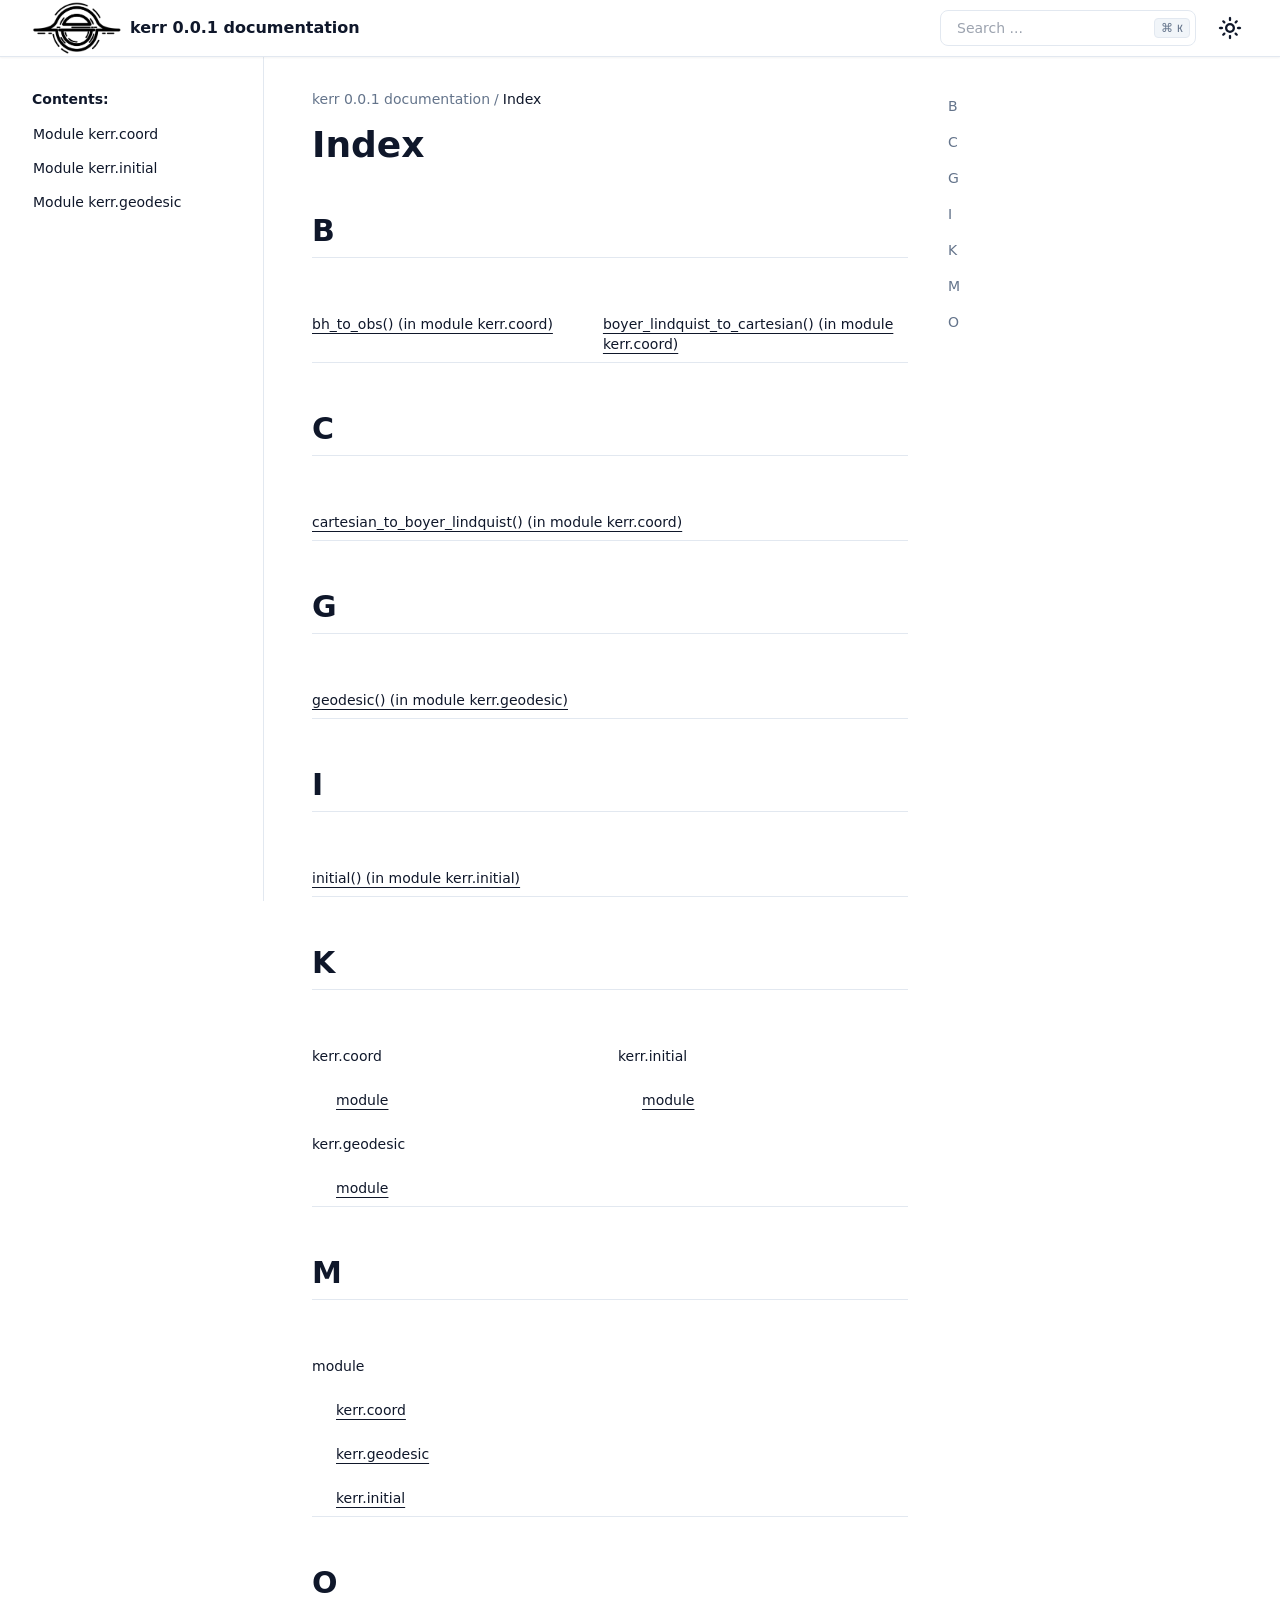
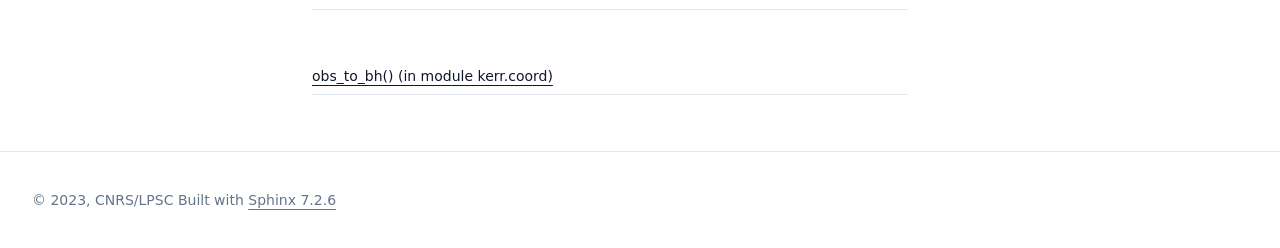
==== docs/genindex.html @ 91a21255 "update" ====
<!DOCTYPE html>

<html :class="{'dark': darkMode === 'dark' || (darkMode === 'system' &amp;&amp; window.matchMedia('(prefers-color-scheme: dark)').matches)}" class="scroll-smooth" data-content_root="./" lang="en" x-data="{ darkMode: localStorage.getItem('darkMode') || localStorage.setItem('darkMode', 'system'), activeSection: '' }" x-init="$watch('darkMode', val =&gt; localStorage.setItem('darkMode', val))">
<head>
<meta content="width=device-width, initial-scale=1.0" name="viewport"/>
<meta charset="utf-8"/>
<meta content="white" media="(prefers-color-scheme: light)" name="theme-color"/>
<meta content="black" metia="(prefers-color-scheme: dark)" name="theme-color"/>
<title>Index | kerr 0.0.1 documentation</title>
<meta content="Index | kerr 0.0.1 documentation" property="og:title"/>
<meta content="Index | kerr 0.0.1 documentation" name="twitter:title"/>
<link href="_static/pygments.css?v=8d216cef" rel="stylesheet" type="text/css"/>
<link href="_static/theme.css?v=1c6a6288" rel="stylesheet" type="text/css"/>
<link href="_static/custom.css?v=ea830958" rel="stylesheet" type="text/css"/>
<link href="search.html" rel="search" title="Search"/>
<link href="#" rel="index" title="Index"/>
<script>
    <!-- Prevent Flash of wrong theme -->
      const userPreference = localStorage.getItem('darkMode');
      let mode;
      if (userPreference === 'dark' || window.matchMedia('(prefers-color-scheme: dark)').matches) {
        mode = 'dark';
        document.documentElement.classList.add('dark');
      } else {
        mode = 'light';
      }
      if (!userPreference) {localStorage.setItem('darkMode', mode)}
    </script>
</head>
<body :class="{ 'overflow-hidden': showSidebar }" class="min-h-screen font-sans antialiased bg-background text-foreground" x-data="{ showSidebar: false }">
<div @click.self="showSidebar = false" class="fixed inset-0 z-50 overflow-hidden bg-background/80 backdrop-blur-sm" x-cloak="" x-show="showSidebar"></div><div class="relative flex flex-col min-h-screen" id="page"><a class="absolute top-0 left-0 z-[100] block bg-background p-4 text-xl transition -translate-x-full opacity-0 focus:translate-x-0 focus:opacity-100" href="#content">
      Skip to content
    </a><header class="sticky top-0 z-40 w-full border-b shadow-sm border-border supports-backdrop-blur:bg-background/60 bg-background/95 backdrop-blur"><div class="container flex items-center h-14">
<div class="hidden mr-4 md:flex">
<a class="flex items-center mr-6" href="index.html">
<img alt="Logo" class="mr-2 hidden dark:block" height="24" src="_static/logo_dark.png" width="24"/>
<img alt="Logo" class="mr-2 dark:hidden" height="24" src="_static/logo_light.png" width="24"/><span class="hidden font-bold sm:inline-block text-clip whitespace-nowrap">kerr 0.0.1 documentation</span>
</a></div><button @click="showSidebar = true" class="inline-flex items-center justify-center h-10 px-0 py-2 mr-2 text-base font-medium transition-colors rounded-md hover:text-accent-foreground hover:bg-transparent md:hidden" type="button">
<svg aria-hidden="true" fill="currentColor" height="24" viewbox="0 96 960 960" width="24" xmlns="http://www.w3.org/2000/svg">
<path d="M152.587 825.087q-19.152 0-32.326-13.174t-13.174-32.326q0-19.152 13.174-32.326t32.326-13.174h440q19.152 0 32.326 13.174t13.174 32.326q0 19.152-13.174 32.326t-32.326 13.174h-440Zm0-203.587q-19.152 0-32.326-13.174T107.087 576q0-19.152 13.174-32.326t32.326-13.174h320q19.152 0 32.326 13.174T518.087 576q0 19.152-13.174 32.326T472.587 621.5h-320Zm0-203.587q-19.152 0-32.326-13.174t-13.174-32.326q0-19.152 13.174-32.326t32.326-13.174h440q19.152 0 32.326 13.174t13.174 32.326q0 19.152-13.174 32.326t-32.326 13.174h-440ZM708.913 576l112.174 112.174q12.674 12.674 12.674 31.826t-12.674 31.826Q808.413 764.5 789.261 764.5t-31.826-12.674l-144-144Q600 594.391 600 576t13.435-31.826l144-144q12.674-12.674 31.826-12.674t31.826 12.674q12.674 12.674 12.674 31.826t-12.674 31.826L708.913 576Z"></path>
</svg>
<span class="sr-only">Toggle navigation menu</span>
</button>
<div class="flex items-center justify-between flex-1 space-x-2 sm:space-x-4 md:justify-end">
<div class="flex-1 w-full md:w-auto md:flex-none"><form @keydown.k.window.meta="$refs.search.focus()" action="search.html" class="relative flex items-center group" id="searchbox" method="get">
<input aria-label="Search the docs" class="inline-flex items-center font-medium transition-colors bg-transparent focus-visible:outline-none focus-visible:ring-2 focus-visible:ring-ring focus-visible:ring-offset-2 ring-offset-background border border-input hover:bg-accent focus:bg-accent hover:text-accent-foreground focus:text-accent-foreground hover:placeholder-accent-foreground py-2 px-4 relative h-9 w-full justify-start rounded-[0.5rem] text-sm text-muted-foreground sm:pr-12 md:w-40 lg:w-64" id="search-input" name="q" placeholder="Search ..." type="search" x-ref="search"/>
<kbd class="pointer-events-none absolute right-1.5 top-2 hidden h-5 select-none text-muted-foreground items-center gap-1 rounded border border-border bg-muted px-1.5 font-mono text-[10px] font-medium opacity-100 sm:flex group-hover:bg-accent group-hover:text-accent-foreground">
<span class="text-xs">⌘</span>
    K
  </kbd>
</form>
</div>
<nav class="flex items-center space-x-1">
<button @click="darkMode = darkMode === 'light' ? 'dark' : 'light'" class="relative inline-flex items-center justify-center px-0 text-sm font-medium transition-colors rounded-md hover:bg-accent hover:text-accent-foreground h-9 w-9" type="button">
<svg class="absolute transition-all scale-100 rotate-0 dark:-rotate-90 dark:scale-0" fill="currentColor" height="24" viewbox="0 96 960 960" width="24" xmlns="http://www.w3.org/2000/svg">
<path d="M480 685q45.456 0 77.228-31.772Q589 621.456 589 576q0-45.456-31.772-77.228Q525.456 467 480 467q-45.456 0-77.228 31.772Q371 530.544 371 576q0 45.456 31.772 77.228Q434.544 685 480 685Zm0 91q-83 0-141.5-58.5T280 576q0-83 58.5-141.5T480 376q83 0 141.5 58.5T680 576q0 83-58.5 141.5T480 776ZM80 621.5q-19.152 0-32.326-13.174T34.5 576q0-19.152 13.174-32.326T80 530.5h80q19.152 0 32.326 13.174T205.5 576q0 19.152-13.174 32.326T160 621.5H80Zm720 0q-19.152 0-32.326-13.174T754.5 576q0-19.152 13.174-32.326T800 530.5h80q19.152 0 32.326 13.174T925.5 576q0 19.152-13.174 32.326T880 621.5h-80Zm-320-320q-19.152 0-32.326-13.174T434.5 256v-80q0-19.152 13.174-32.326T480 130.5q19.152 0 32.326 13.174T525.5 176v80q0 19.152-13.174 32.326T480 301.5Zm0 720q-19.152 0-32.326-13.17Q434.5 995.152 434.5 976v-80q0-19.152 13.174-32.326T480 850.5q19.152 0 32.326 13.174T525.5 896v80q0 19.152-13.174 32.33-13.174 13.17-32.326 13.17ZM222.174 382.065l-43-42Q165.5 327.391 166 308.239t13.174-33.065q13.435-13.674 32.587-13.674t32.065 13.674l42.239 43q12.674 13.435 12.555 31.706-.12 18.272-12.555 31.946-12.674 13.674-31.445 13.413-18.772-.261-32.446-13.174Zm494 494.761-42.239-43q-12.674-13.435-12.674-32.087t12.674-31.565Q686.609 756.5 705.38 757q18.772.5 32.446 13.174l43 41.761Q794.5 824.609 794 843.761t-13.174 33.065Q767.391 890.5 748.239 890.5t-32.065-13.674Zm-42-494.761Q660.5 369.391 661 350.62q.5-18.772 13.174-32.446l41.761-43Q728.609 261.5 747.761 262t33.065 13.174q13.674 13.435 13.674 32.587t-13.674 32.065l-43 42.239q-13.435 12.674-31.706 12.555-18.272-.12-31.946-12.555Zm-495 494.761Q165.5 863.391 165.5 844.239t13.674-32.065l43-42.239q13.435-12.674 32.087-12.674t31.565 12.674Q299.5 782.609 299 801.38q-.5 18.772-13.174 32.446l-41.761 43Q231.391 890.5 212.239 890t-33.065-13.174ZM480 576Z"></path>
</svg>
<svg class="absolute transition-all scale-0 rotate-90 dark:rotate-0 dark:scale-100" fill="currentColor" height="24" viewbox="0 96 960 960" width="24" xmlns="http://www.w3.org/2000/svg">
<path d="M480 936q-151 0-255.5-104.5T120 576q0-138 90-239.5T440 218q25-3 39 18t-1 44q-17 26-25.5 55t-8.5 61q0 90 63 153t153 63q31 0 61.5-9t54.5-25q21-14 43-1.5t19 39.5q-14 138-117.5 229T480 936Zm0-80q88 0 158-48.5T740 681q-20 5-40 8t-40 3q-123 0-209.5-86.5T364 396q0-20 3-40t8-40q-78 32-126.5 102T200 576q0 116 82 198t198 82Zm-10-270Z"></path>
</svg>
</button>
</nav>
</div>
</div>
</header>
<div class="flex-1"><div class="container flex-1 items-start md:grid md:grid-cols-[220px_minmax(0,1fr)] md:gap-6 lg:grid-cols-[240px_minmax(0,1fr)] lg:gap-10"><aside :aria-hidden="!showSidebar" :class="{ 'translate-x-0': showSidebar }" class="fixed inset-y-0 left-0 md:top-14 z-50 md:z-30 bg-background md:bg-transparent transition-all duration-100 -translate-x-full md:translate-x-0 ml-0 p-6 md:p-0 md:-ml-2 md:h-[calc(100vh-3.5rem)] w-5/6 md:w-full shrink-0 overflow-y-auto border-r border-border md:sticky" id="left-sidebar">
<a class="!justify-start text-sm md:!hidden bg-background" href="index.html">
<img alt="Logo" class="mr-2 hidden dark:block" height="16" src="_static/logo_dark.png" width="16"/>
<img alt="Logo" class="mr-2 dark:hidden" height="16" src="_static/logo_light.png" width="16"/><span class="font-bold text-clip whitespace-nowrap">kerr 0.0.1 documentation</span>
</a>
<div class="relative overflow-hidden md:overflow-auto my-4 md:my-0 h-[calc(100vh-8rem)] md:h-auto">
<div class="overflow-y-auto h-full w-full relative pr-6"><nav class="table w-full min-w-full my-6 lg:my-8">
<p class="caption" role="heading"><span class="caption-text">Contents:</span></p>
<ul>
<li class="toctree-l1"><a class="reference internal" href="kerr_coord.html">Module kerr.coord</a></li>
<li class="toctree-l1"><a class="reference internal" href="kerr_initial.html">Module kerr.initial</a></li>
<li class="toctree-l1"><a class="reference internal" href="kerr_geodesic.html">Module kerr.geodesic</a></li>
</ul>
</nav>
</div>
</div>
<button @click="showSidebar = false" class="absolute md:hidden right-4 top-4 rounded-sm opacity-70 transition-opacity hover:opacity-100" type="button">
<svg class="h-4 w-4" fill="currentColor" height="24" stroke="none" viewbox="0 96 960 960" width="24" xmlns="http://www.w3.org/2000/svg">
<path d="M480 632 284 828q-11 11-28 11t-28-11q-11-11-11-28t11-28l196-196-196-196q-11-11-11-28t11-28q11-11 28-11t28 11l196 196 196-196q11-11 28-11t28 11q11 11 11 28t-11 28L536 576l196 196q11 11 11 28t-11 28q-11 11-28 11t-28-11L480 632Z"></path>
</svg>
</button>
</aside>
<main class="relative py-6 lg:gap-10 lg:py-8 xl:grid xl:grid-cols-[1fr_300px]">
<div class="w-full min-w-0 mx-auto">
<nav aria-label="breadcrumbs" class="flex items-center mb-4 space-x-1 text-sm text-muted-foreground">
<a class="overflow-hidden text-ellipsis whitespace-nowrap hover:text-foreground" href="index.html">
<span class="hidden md:inline">kerr 0.0.1 documentation</span>
<svg aria-label="Home" class="md:hidden" fill="currentColor" height="18" stroke="none" viewbox="0 96 960 960" width="18" xmlns="http://www.w3.org/2000/svg">
<path d="M240 856h120V616h240v240h120V496L480 316 240 496v360Zm-80 80V456l320-240 320 240v480H520V696h-80v240H160Zm320-350Z"></path>
</svg>
</a>
<div class="mr-1">/</div><span aria-current="page" class="font-medium text-foreground overflow-hidden text-ellipsis whitespace-nowrap">Index</span>
</nav>
<div id="content" role="main">
<h1 id="index">Index</h1>
<h2 id="B">B</h2>
<table class="indextable genindextable" style="width: 100%"><tr>
<td style="width: 33%; vertical-align: top;"><ul style="margin-left:0;list-style-type:none">
<li><a href="kerr_coord.html#kerr.coord.bh_to_obs">bh_to_obs() (in module kerr.coord)</a>
</li>
</ul></td>
<td style="width: 33%; vertical-align: top;"><ul style="margin-left:0;list-style-type:none">
<li><a href="kerr_coord.html#kerr.coord.boyer_lindquist_to_cartesian">boyer_lindquist_to_cartesian() (in module kerr.coord)</a>
</li>
</ul></td>
</tr>
</table>
<h2 id="C">C</h2>
<table class="indextable genindextable" style="width: 100%"><tr>
<td style="width: 33%; vertical-align: top;"><ul style="margin-left:0;list-style-type:none">
<li><a href="kerr_coord.html#kerr.coord.cartesian_to_boyer_lindquist">cartesian_to_boyer_lindquist() (in module kerr.coord)</a>
</li>
</ul></td>
</tr>
</table>
<h2 id="G">G</h2>
<table class="indextable genindextable" style="width: 100%"><tr>
<td style="width: 33%; vertical-align: top;"><ul style="margin-left:0;list-style-type:none">
<li><a href="kerr_geodesic.html#kerr.geodesic.geodesic">geodesic() (in module kerr.geodesic)</a>
</li>
</ul></td>
</tr>
</table>
<h2 id="I">I</h2>
<table class="indextable genindextable" style="width: 100%"><tr>
<td style="width: 33%; vertical-align: top;"><ul style="margin-left:0;list-style-type:none">
<li><a href="kerr_initial.html#kerr.initial.initial">initial() (in module kerr.initial)</a>
</li>
</ul></td>
</tr>
</table>
<h2 id="K">K</h2>
<table class="indextable genindextable" style="width: 100%"><tr>
<td style="width: 33%; vertical-align: top;"><ul style="margin-left:0;list-style-type:none">
<li>
    kerr.coord

      <ul style="list-style-type:none">
<li><a href="kerr_coord.html#module-kerr.coord">module</a>
</li>
</ul></li>
<li>
    kerr.geodesic

      <ul style="list-style-type:none">
<li><a href="kerr_geodesic.html#module-kerr.geodesic">module</a>
</li>
</ul></li>
</ul></td>
<td style="width: 33%; vertical-align: top;"><ul style="margin-left:0;list-style-type:none">
<li>
    kerr.initial

      <ul style="list-style-type:none">
<li><a href="kerr_initial.html#module-kerr.initial">module</a>
</li>
</ul></li>
</ul></td>
</tr>
</table>
<h2 id="M">M</h2>
<table class="indextable genindextable" style="width: 100%"><tr>
<td style="width: 33%; vertical-align: top;"><ul style="margin-left:0;list-style-type:none">
<li>
    module

      <ul style="list-style-type:none">
<li><a href="kerr_coord.html#module-kerr.coord">kerr.coord</a>
</li>
<li><a href="kerr_geodesic.html#module-kerr.geodesic">kerr.geodesic</a>
</li>
<li><a href="kerr_initial.html#module-kerr.initial">kerr.initial</a>
</li>
</ul></li>
</ul></td>
</tr>
</table>
<h2 id="O">O</h2>
<table class="indextable genindextable" style="width: 100%"><tr>
<td style="width: 33%; vertical-align: top;"><ul style="margin-left:0;list-style-type:none">
<li><a href="kerr_coord.html#kerr.coord.obs_to_bh">obs_to_bh() (in module kerr.coord)</a>
</li>
</ul></td>
</tr>
</table>
</div></div>
<aside class="hidden text-sm xl:block" id="right-sidebar">
<div class="sticky top-16 -mt-10 max-h-[calc(var(--vh)-4rem)] overflow-y-auto pt-6 space-y-2">
<a :data-current="activeSection === '#B'" class="pt-2 block text-muted-foreground no-underline transition-colors hover:text-foreground focus-visible:outline-offset-[-1px]" href="#B">B</a><a :data-current="activeSection === '#C'" class="pt-2 block text-muted-foreground no-underline transition-colors hover:text-foreground focus-visible:outline-offset-[-1px]" href="#C">C</a><a :data-current="activeSection === '#G'" class="pt-2 block text-muted-foreground no-underline transition-colors hover:text-foreground focus-visible:outline-offset-[-1px]" href="#G">G</a><a :data-current="activeSection === '#I'" class="pt-2 block text-muted-foreground no-underline transition-colors hover:text-foreground focus-visible:outline-offset-[-1px]" href="#I">I</a><a :data-current="activeSection === '#K'" class="pt-2 block text-muted-foreground no-underline transition-colors hover:text-foreground focus-visible:outline-offset-[-1px]" href="#K">K</a><a :data-current="activeSection === '#M'" class="pt-2 block text-muted-foreground no-underline transition-colors hover:text-foreground focus-visible:outline-offset-[-1px]" href="#M">M</a><a :data-current="activeSection === '#O'" class="pt-2 block text-muted-foreground no-underline transition-colors hover:text-foreground focus-visible:outline-offset-[-1px]" href="#O">O</a>
</div>
</aside>
</main>
</div>
</div><footer class="py-6 border-t border-border md:py-0">
<div class="container flex flex-col items-center justify-between gap-4 md:h-24 md:flex-row">
<div class="flex flex-col items-center gap-4 px-8 md:flex-row md:gap-2 md:px-0">
<p class="text-sm leading-loose text-center text-muted-foreground md:text-left">© 2023, CNRS/LPSC Built with <a class="font-medium underline underline-offset-4" href="https://www.sphinx-doc.org" rel="noreferrer">Sphinx 7.2.6</a></p>
</div>
</div>
</footer>
</div>
<script src="_static/documentation_options.js?v=d45e8c67"></script>
<script src="_static/doctools.js?v=888ff710"></script>
<script src="_static/sphinx_highlight.js?v=dc90522c"></script>
<script defer="defer" src="_static/theme.js?v=e8bd915e"></script>
<script src="_static/custom.js?v=834f7b4e"></script>
</body>
</html>
---- docs/_static/pygments.css ----
pre { line-height: 125%; }
td.linenos .normal { color: inherit; background-color: transparent; padding-left: 5px; padding-right: 5px; }
span.linenos { color: inherit; background-color: transparent; padding-left: 5px; padding-right: 5px; }
td.linenos .special { color: #000000; background-color: #ffffc0; padding-left: 5px; padding-right: 5px; }
span.linenos.special { color: #000000; background-color: #ffffc0; padding-left: 5px; padding-right: 5px; }
.highlight .hll { background-color: #ffffcc }
.highlight { background: #ffffff; }
.highlight .c { font-style: italic } /* Comment */
.highlight .err { border: 1px solid #FF0000 } /* Error */
.highlight .k { font-weight: bold } /* Keyword */
.highlight .ch { font-style: italic } /* Comment.Hashbang */
.highlight .cm { font-style: italic } /* Comment.Multiline */
.highlight .cpf { font-style: italic } /* Comment.PreprocFile */
.highlight .c1 { font-style: italic } /* Comment.Single */
.highlight .cs { font-style: italic } /* Comment.Special */
.highlight .ge { font-style: italic } /* Generic.Emph */
.highlight .ges { font-weight: bold; font-style: italic } /* Generic.EmphStrong */
.highlight .gh { font-weight: bold } /* Generic.Heading */
.highlight .gp { font-weight: bold } /* Generic.Prompt */
.highlight .gs { font-weight: bold } /* Generic.Strong */
.highlight .gu { font-weight: bold } /* Generic.Subheading */
.highlight .kc { font-weight: bold } /* Keyword.Constant */
.highlight .kd { font-weight: bold } /* Keyword.Declaration */
.highlight .kn { font-weight: bold } /* Keyword.Namespace */
.highlight .kr { font-weight: bold } /* Keyword.Reserved */
.highlight .s { font-style: italic } /* Literal.String */
.highlight .nc { font-weight: bold } /* Name.Class */
.highlight .ni { font-weight: bold } /* Name.Entity */
.highlight .ne { font-weight: bold } /* Name.Exception */
.highlight .nn { font-weight: bold } /* Name.Namespace */
.highlight .nt { font-weight: bold } /* Name.Tag */
.highlight .ow { font-weight: bold } /* Operator.Word */
.highlight .sa { font-style: italic } /* Literal.String.Affix */
.highlight .sb { font-style: italic } /* Literal.String.Backtick */
.highlight .sc { font-style: italic } /* Literal.String.Char */
.highlight .dl { font-style: italic } /* Literal.String.Delimiter */
.highlight .sd { font-style: italic } /* Literal.String.Doc */
.highlight .s2 { font-style: italic } /* Literal.String.Double */
.highlight .se { font-weight: bold; font-style: italic } /* Literal.String.Escape */
.highlight .sh { font-style: italic } /* Literal.String.Heredoc */
.highlight .si { font-weight: bold; font-style: italic } /* Literal.String.Interpol */
.highlight .sx { font-style: italic } /* Literal.String.Other */
.highlight .sr { font-style: italic } /* Literal.String.Regex */
.highlight .s1 { font-style: italic } /* Literal.String.Single */
.highlight .ss { font-style: italic } /* Literal.String.Symbol */
---- docs/_static/theme.css ----
@font-face{font-display:swap;font-family:JetBrains Mono;font-style:italic;font-weight:400;src:url(2a472f0334546ace60b3.woff2) format("woff2"),url(f509ddf49c74ded8c0ee.woff) format("woff")}
@font-face{font-display:swap;font-family:JetBrains Mono;font-style:normal;font-weight:400;src:url(4163112e566ed7697acf.woff2) format("woff2"),url(6c1a3008005254946aef.woff) format("woff")}
@font-face{font-display:swap;font-family:JetBrains Mono;font-style:italic;font-weight:500;src:url(c10c163dd1c289f11c49.woff2) format("woff2"),url(5b12b1b913a1d0348fc6.woff) format("woff")}
@font-face{font-display:swap;font-family:JetBrains Mono;font-style:normal;font-weight:500;src:url(0ff19efc74e94c856af0.woff2) format("woff2"),url(26400cae88e50682937d.woff) format("woff")}
@font-face{font-display:swap;font-family:JetBrains Mono;font-style:italic;font-weight:700;src:url(aef37e2fab43d03531cd.woff2) format("woff2"),url(b8546ea1646db8ea9c7f.woff) format("woff")}
@font-face{font-display:swap;font-family:JetBrains Mono;font-style:normal;font-weight:700;src:url(f4604891b5f1fc1bdbe5.woff2) format("woff2"),url(3925889378745d0382d0.woff) format("woff")}
/*! tailwindcss v3.3.5 | MIT License | https://tailwindcss.com*/*,:after,:before{border:0 solid #e5e7eb;box-sizing:border-box}:after,:before{--tw-content:""}html{-webkit-text-size-adjust:100%;font-feature-settings:normal;font-family:ui-sans-serif,system-ui,-apple-system,Segoe UI,Roboto,Ubuntu,Cantarell,Noto Sans,sans-serif,BlinkMacSystemFont,Helvetica Neue,Arial,Apple Color Emoji,Segoe UI Emoji,Segoe UI Symbol,Noto Color Emoji;font-variation-settings:normal;line-height:1.5;-moz-tab-size:4;-o-tab-size:4;tab-size:4}body{line-height:inherit;margin:0}hr{border-top-width:1px;color:inherit;height:0}abbr:where([title]){text-decoration:underline;-webkit-text-decoration:underline dotted;text-decoration:underline dotted}h1,h2,h3,h4,h5,h6{font-size:inherit;font-weight:inherit}a{color:inherit;text-decoration:inherit}b,strong{font-weight:bolder}code,kbd,pre,samp{font-family:JetBrains\ Mono,ui-monospace,SFMono-Regular,Menlo,Monaco,Consolas,Liberation Mono,Courier New,monospace;font-size:1em}small{font-size:80%}sub,sup{font-size:75%;line-height:0;position:relative;vertical-align:baseline}sub{bottom:-.25em}sup{top:-.5em}table{border-collapse:collapse;border-color:inherit;text-indent:0}button,input,optgroup,select,textarea{font-feature-settings:inherit;color:inherit;font-family:inherit;font-size:100%;font-variation-settings:inherit;font-weight:inherit;line-height:inherit;margin:0;padding:0}button,select{text-transform:none}[type=button],[type=reset],[type=submit],button{-webkit-appearance:button;background-color:transparent;background-image:none}:-moz-focusring{outline:auto}:-moz-ui-invalid{box-shadow:none}progress{vertical-align:baseline}::-webkit-inner-spin-button,::-webkit-outer-spin-button{height:auto}[type=search]{-webkit-appearance:textfield;outline-offset:-2px}::-webkit-search-decoration{-webkit-appearance:none}::-webkit-file-upload-button{-webkit-appearance:button;font:inherit}summary{display:list-item}blockquote,dd,dl,figure,h1,h2,h3,h4,h5,h6,hr,p,pre{margin:0}fieldset{margin:0}fieldset,legend{padding:0}menu,ol,ul{list-style:none;margin:0;padding:0}dialog{padding:0}textarea{resize:vertical}input::-moz-placeholder,textarea::-moz-placeholder{color:#9ca3af;opacity:1}input::placeholder,textarea::placeholder{color:#9ca3af;opacity:1}[role=button],button{cursor:pointer}:disabled{cursor:default}audio,canvas,embed,iframe,img,object,svg,video{display:block;vertical-align:middle}img,video{height:auto;max-width:100%}[hidden]{display:none}:root{--background:0 0% 100%;--foreground:222.2 47.4% 11.2%;--muted:210 40% 96.1%;--muted-foreground:215.4 16.3% 46.9%;--popover:0 0% 100%;--popover-foreground:222.2 47.4% 11.2%;--border:214.3 31.8% 91.4%;--input:214.3 31.8% 91.4%;--card:0 0% 100%;--card-foreground:222.2 47.4% 11.2%;--primary:222.2 47.4% 11.2%;--primary-foreground:210 40% 98%;--secondary:210 40% 96.1%;--secondary-foreground:222.2 47.4% 11.2%;--accent:210 40% 96.1%;--accent-foreground:222.2 47.4% 11.2%;--destructive:0 100% 50%;--destructive-foreground:210 40% 98%;--ring:215 20.2% 65.1%;--radius:0.5rem}.dark{--background:224 71% 4%;--foreground:213 31% 91%;--muted:223 47% 11%;--muted-foreground:215.4 16.3% 56.9%;--accent:216 34% 17%;--accent-foreground:210 40% 98%;--popover:224 71% 4%;--popover-foreground:215 20.2% 65.1%;--border:216 34% 17%;--input:216 34% 17%;--card:224 71% 4%;--card-foreground:213 31% 91%;--primary:210 40% 98%;--primary-foreground:222.2 47.4% 1.2%;--secondary:222.2 47.4% 11.2%;--secondary-foreground:210 40% 98%;--destructive:0 63% 31%;--destructive-foreground:210 40% 98%;--ring:216 34% 17%;--radius:0.5rem}*,:after,:before{--tw-border-spacing-x:0;--tw-border-spacing-y:0;--tw-translate-x:0;--tw-translate-y:0;--tw-rotate:0;--tw-skew-x:0;--tw-skew-y:0;--tw-scale-x:1;--tw-scale-y:1;--tw-pan-x: ;--tw-pan-y: ;--tw-pinch-zoom: ;--tw-scroll-snap-strictness:proximity;--tw-gradient-from-position: ;--tw-gradient-via-position: ;--tw-gradient-to-position: ;--tw-ordinal: ;--tw-slashed-zero: ;--tw-numeric-figure: ;--tw-numeric-spacing: ;--tw-numeric-fraction: ;--tw-ring-inset: ;--tw-ring-offset-width:0px;--tw-ring-offset-color:#fff;--tw-ring-color:rgba(59,130,246,.5);--tw-ring-offset-shadow:0 0 transparent;--tw-ring-shadow:0 0 transparent;--tw-shadow:0 0 transparent;--tw-shadow-colored:0 0 transparent;--tw-blur: ;--tw-brightness: ;--tw-contrast: ;--tw-grayscale: ;--tw-hue-rotate: ;--tw-invert: ;--tw-saturate: ;--tw-sepia: ;--tw-drop-shadow: ;--tw-backdrop-blur: ;--tw-backdrop-brightness: ;--tw-backdrop-contrast: ;--tw-backdrop-grayscale: ;--tw-backdrop-hue-rotate: ;--tw-backdrop-invert: ;--tw-backdrop-opacity: ;--tw-backdrop-saturate: ;--tw-backdrop-sepia: }::backdrop{--tw-border-spacing-x:0;--tw-border-spacing-y:0;--tw-translate-x:0;--tw-translate-y:0;--tw-rotate:0;--tw-skew-x:0;--tw-skew-y:0;--tw-scale-x:1;--tw-scale-y:1;--tw-pan-x: ;--tw-pan-y: ;--tw-pinch-zoom: ;--tw-scroll-snap-strictness:proximity;--tw-gradient-from-position: ;--tw-gradient-via-position: ;--tw-gradient-to-position: ;--tw-ordinal: ;--tw-slashed-zero: ;--tw-numeric-figure: ;--tw-numeric-spacing: ;--tw-numeric-fraction: ;--tw-ring-inset: ;--tw-ring-offset-width:0px;--tw-ring-offset-color:#fff;--tw-ring-color:rgba(59,130,246,.5);--tw-ring-offset-shadow:0 0 transparent;--tw-ring-shadow:0 0 transparent;--tw-shadow:0 0 transparent;--tw-shadow-colored:0 0 transparent;--tw-blur: ;--tw-brightness: ;--tw-contrast: ;--tw-grayscale: ;--tw-hue-rotate: ;--tw-invert: ;--tw-saturate: ;--tw-sepia: ;--tw-drop-shadow: ;--tw-backdrop-blur: ;--tw-backdrop-brightness: ;--tw-backdrop-contrast: ;--tw-backdrop-grayscale: ;--tw-backdrop-hue-rotate: ;--tw-backdrop-invert: ;--tw-backdrop-opacity: ;--tw-backdrop-saturate: ;--tw-backdrop-sepia: }.container{margin-left:auto;margin-right:auto;padding-left:2rem;padding-right:2rem;width:100%}@media (min-width:1400px){.container{max-width:1400px}}#content svg{display:inline}#content hr{border-color:#e2e8f0;border-color:hsl(var(--border));margin-bottom:1rem;margin-top:1rem}@media (min-width:768px){#content hr{margin-bottom:1.5rem;margin-top:1.5rem}}#content h1{font-size:2.25rem;font-weight:700;line-height:2.5rem;margin-bottom:.5rem}#content h2{border-bottom-width:1px;border-color:#e2e8f0;border-color:hsl(var(--border));font-size:1.875rem;font-weight:600;line-height:2.25rem;margin-top:3rem;padding-bottom:.5rem}#content h3{font-size:1.5rem;font-weight:600;line-height:2rem;margin-top:2rem}#content .rubric,#content h4{font-size:1.25rem;font-weight:600;line-height:1.75rem;margin-top:2rem}#content section{scroll-margin:5rem}#content section>p{line-height:1.75rem;margin-top:1.5rem}#content section>p.rubric,#content section>p:first-child{margin-top:0}#content section>p.lead{color:#64748b;color:hsl(var(--muted-foreground));font-size:1.125rem;line-height:1.75rem}#content .centered{text-align:center}#content a:not(.toc-backref){color:#0f172a;color:hsl(var(--primary));font-weight:500;text-decoration-line:underline;text-decoration-thickness:from-font;text-underline-offset:4px}#content ul:not(.search){list-style-type:disc;margin-left:1.5rem;margin-top:1.5rem}#content ul:not(.search) p,#content ul:not(.search)>li{margin-top:1.5rem}#content ul:not(.search) ul{margin-top:0}#content ol{list-style-type:decimal;margin-left:1.5rem;margin-top:1.5rem}#content ol ::marker{font-weight:500}#content ol::marker{font-weight:500}#content ol p,#content ol>li{margin-top:1.5rem}#content ol ol{margin-top:0}#content dl{margin-top:1.5rem}#content dl dt:not(.sig){font-weight:500;margin-top:1.5rem}#content dl dt:not(.sig):first-child{margin-bottom:0;margin-top:0}#content dl dd{margin-left:1.5rem}#content dl p{margin-bottom:.5rem;margin-top:.5rem}#content .align-center{margin-left:auto;margin-right:auto;text-align:center}#content .align-right{margin-left:auto;text-align:right}#content img{margin-top:1.5rem}#content figure img{display:inline-block}#content figcaption{color:#64748b;color:hsl(var(--muted-foreground));font-size:.875rem;line-height:1.25rem;margin-bottom:3rem}#content figcaption>*{margin-top:1rem}blockquote{border-left-width:2px;font-style:italic;margin-bottom:1.5rem;margin-top:1.5rem;padding-left:1.5rem}blockquote .attribution{font-style:normal;margin-top:.5rem}table{font-size:.875rem;line-height:1.25rem;margin-bottom:1.5rem;margin-top:1.5rem;width:100%}table caption{color:#64748b;color:hsl(var(--muted-foreground));margin-bottom:1.5rem;text-align:left}table thead{border-bottom-width:1px;border-color:#e2e8f0;border-color:hsl(var(--border))}table th{font-weight:500;padding-bottom:.5rem;padding-left:.5rem;text-align:left}table th:first-child{padding-left:0}.dark table th{font-weight:600}table tbody tr{border-bottom-width:1px;border-color:#e2e8f0;border-color:hsl(var(--border))}table tbody td{padding:.5rem}table tbody td:first-child{padding-left:0}.footnote>.label{float:left;padding-right:.5rem}.footnote>:not(.label){margin-bottom:1.5rem;margin-left:2rem;margin-top:1.5rem}.footnote .footnote-reference,.footnote [role=doc-backlink]{text-decoration-line:none!important}.admonition{background-color:#fff;background-color:hsl(var(--background));border-color:#e2e8f0;border-color:hsl(var(--border));border-radius:.5rem;border-radius:var(--radius);border-width:1px;color:#0f172a;color:hsl(var(--foreground));font-size:.875rem;line-height:1.25rem;margin-bottom:1.5rem;margin-top:1.5rem;padding:1rem}.admonition p:not(.admonition-title){margin-top:.5rem}.admonition .admonition-title{margin-top:0!important}.admonition-title{font-weight:500}.dark .admonition-title{font-weight:600;letter-spacing:.025em}.note{--tw-border-opacity:1;--tw-bg-opacity:1;--tw-text-opacity:1;background-color:#f0f9ff;background-color:rgba(240,249,255,var(--tw-bg-opacity));border-color:#0284c7;border-color:rgba(2,132,199,var(--tw-border-opacity));color:#0c4a6e;color:rgba(12,74,110,var(--tw-text-opacity))}.dark .note{--tw-text-opacity:1;background-color:rgba(96,165,250,.15);color:#e0f2fe;color:rgba(224,242,254,var(--tw-text-opacity))}.hint,.tip{--tw-border-opacity:1;--tw-bg-opacity:1;--tw-text-opacity:1;background-color:#f0fdf4;background-color:rgba(240,253,244,var(--tw-bg-opacity));border-color:#16a34a;border-color:rgba(22,163,74,var(--tw-border-opacity));color:#14532d;color:rgba(20,83,45,var(--tw-text-opacity))}.dark .hint,.dark .tip{--tw-text-opacity:1;background-color:rgba(74,222,128,.15);color:#dcfce7;color:rgba(220,252,231,var(--tw-text-opacity))}.danger,.error{--tw-border-opacity:1;--tw-bg-opacity:1;--tw-text-opacity:1;background-color:#fef2f2;background-color:rgba(254,242,242,var(--tw-bg-opacity));border-color:#dc2626;border-color:rgba(220,38,38,var(--tw-border-opacity));color:#7f1d1d;color:rgba(127,29,29,var(--tw-text-opacity))}.dark .danger,.dark .error{--tw-text-opacity:1;background-color:hsla(0,91%,71%,.15);color:#fee2e2;color:rgba(254,226,226,var(--tw-text-opacity))}.attention,.caution,.important,.warning{--tw-border-opacity:1;--tw-bg-opacity:1;--tw-text-opacity:1;background-color:#fefce8;background-color:rgba(254,252,232,var(--tw-bg-opacity));border-color:#ca8a04;border-color:rgba(202,138,4,var(--tw-border-opacity));color:#713f12;color:rgba(113,63,18,var(--tw-text-opacity))}.dark .attention,.dark .caution,.dark .important,.dark .warning{--tw-text-opacity:1;background-color:rgba(250,204,21,.15);color:#fef9c3;color:rgba(254,249,195,var(--tw-text-opacity))}div.versionadded{--tw-border-opacity:1;border-color:#16a34a;border-color:rgba(22,163,74,var(--tw-border-opacity));border-left-width:3px;font-size:.875rem;line-height:1.25rem;margin-top:1rem;padding:.25rem 1rem}div.versionadded p{margin-top:0!important}div.versionadded p:last-child{margin-bottom:0!important}div.versionadded .versionmodified{--tw-text-opacity:1;color:#14532d;color:rgba(20,83,45,var(--tw-text-opacity));font-weight:500}.dark div.versionadded .versionmodified{--tw-text-opacity:1;color:#22c55e;color:rgba(34,197,94,var(--tw-text-opacity));letter-spacing:.025em}div.versionchanged{--tw-border-opacity:1;border-color:#ca8a04;border-color:rgba(202,138,4,var(--tw-border-opacity));border-left-width:3px;font-size:.875rem;line-height:1.25rem;margin-top:1rem;padding:.25rem 1rem}div.versionchanged p{margin-top:0!important}div.versionchanged p:last-child{margin-bottom:0!important}div.versionchanged .versionmodified{--tw-text-opacity:1;color:#713f12;color:rgba(113,63,18,var(--tw-text-opacity));font-weight:500}.dark div.versionchanged .versionmodified{--tw-text-opacity:1;color:#eab308;color:rgba(234,179,8,var(--tw-text-opacity));letter-spacing:.025em}div.deprecated{--tw-border-opacity:1;border-color:#dc2626;border-color:rgba(220,38,38,var(--tw-border-opacity));border-left-width:3px;font-size:.875rem;line-height:1.25rem;margin-top:1rem;padding:.25rem 1rem}div.deprecated p{margin-top:0!important}div.deprecated p:last-child{margin-bottom:0!important}div.deprecated .versionmodified{--tw-text-opacity:1;color:#7f1d1d;color:rgba(127,29,29,var(--tw-text-opacity));font-weight:500}.dark div.deprecated .versionmodified{--tw-text-opacity:1;color:#f87171;color:rgba(248,113,113,var(--tw-text-opacity));letter-spacing:.025em}.highlight{background-color:transparent;position:relative}.highlight:hover .copy{opacity:1}.highlight .gp,.highlight-pycon .go,.highlight-python .go{-webkit-user-select:none;-moz-user-select:none;user-select:none}.literal-block-wrapper{border-color:#e2e8f0;border-color:hsl(var(--border));border-radius:.5rem;border-radius:var(--radius);border-width:1px;margin-left:0;margin-right:0;margin-top:1.5rem;max-width:none;padding-left:0;padding-right:0}.literal-block-wrapper pre{border-radius:0;border-style:none;margin-top:0}.literal-block-wrapper .code-block-caption{border-bottom-width:1px;border-color:#e2e8f0;border-color:hsl(var(--border));border-top-left-radius:.5rem;border-top-left-radius:var(--radius);border-top-right-radius:.5rem;border-top-right-radius:var(--radius);color:#64748b;color:hsl(var(--muted-foreground));font-size:.875rem;letter-spacing:.025em;line-height:1.25rem;padding:.5rem 1rem}code{background-color:#f1f5f9;background-color:hsl(var(--muted));border-radius:.25rem;font-family:JetBrains\ Mono,ui-monospace,SFMono-Regular,Menlo,Monaco,Consolas,Liberation Mono,Courier New,monospace;font-size:.875rem;line-height:1.25rem;padding:.2em .3em;position:relative;white-space:nowrap}code .ge,code em{color:#0f172a;color:hsl(var(--accent-foreground));font-weight:700;letter-spacing:.025em}pre{border-color:#e2e8f0;border-color:hsl(var(--border));border-radius:.5rem;border-radius:var(--radius);border-width:1px;font-size:.875rem;line-height:1.25rem;margin-top:1.5rem;overflow-x:auto;padding-bottom:1rem;padding-top:1rem}pre[data-theme=dark]{background-color:#fff;background-color:hsl(var(--background))}pre[data-theme=light]{--tw-bg-opacity:1;background-color:#fff;background-color:rgba(255,255,255,var(--tw-bg-opacity))}pre.literal-block{padding-left:1rem;padding-right:1rem}pre code{background-color:transparent;padding:0;white-space:pre}pre code>[id^=line-]{display:block;padding-left:1rem;padding-right:1rem}pre code [id^=line-]:has(.gd),pre code [id^=line-]:has(.gi),pre code [id^=line-]:has(del),pre code [id^=line-]:has(ins),pre code [id^=line-]:has(mark){padding-left:0;padding-right:0}pre code [id^=line-] del,pre code [id^=line-] ins,pre code [id^=line-] mark{display:block;padding-left:1rem;padding-right:1rem;position:relative}pre code [id^=line-] mark{--tw-shadow:2px 0 currentColor inset;--tw-shadow-colored:inset 2px 0 var(--tw-shadow-color);background-color:#f1f5f9;background-color:hsl(var(--muted));box-shadow:0 0 transparent,0 0 transparent,inset 2px 0 currentColor;box-shadow:var(--tw-ring-offset-shadow,0 0 transparent),var(--tw-ring-shadow,0 0 transparent),var(--tw-shadow);color:inherit}.dark pre code [id^=line-] mark{--tw-bg-opacity:1;--tw-shadow:3px 0 currentColor inset;--tw-shadow-colored:inset 3px 0 var(--tw-shadow-color);background-color:#334155;background-color:rgba(51,65,85,var(--tw-bg-opacity));box-shadow:0 0 transparent,0 0 transparent,inset 3px 0 currentColor;box-shadow:var(--tw-ring-offset-shadow,0 0 transparent),var(--tw-ring-shadow,0 0 transparent),var(--tw-shadow)}pre code [id^=line-] ins{--tw-text-opacity:1;background-color:rgba(34,197,94,.3);color:#14532d;color:rgba(20,83,45,var(--tw-text-opacity));text-decoration-line:none}pre code [id^=line-] ins:before{--tw-content:"\002b";content:"\002b";content:var(--tw-content);left:2px;position:absolute}.dark pre code [id^=line-] ins{--tw-bg-opacity:1;--tw-text-opacity:1;color:#bbf7d0;color:rgba(187,247,208,var(--tw-text-opacity))}pre code [id^=line-] del{--tw-text-opacity:1;background-color:rgba(239,68,68,.3);color:#7f1d1d;color:rgba(127,29,29,var(--tw-text-opacity));text-decoration-line:none}pre code [id^=line-] del:before{--tw-content:"\2212";content:"\2212";content:var(--tw-content);left:2px;position:absolute}.dark pre code [id^=line-] del{--tw-bg-opacity:1;--tw-text-opacity:1;color:#fecaca;color:rgba(254,202,202,var(--tw-text-opacity))}pre .linenos{padding-left:0;padding-right:1rem;-webkit-user-select:none;-moz-user-select:none;user-select:none}.highlight-diff .gi{--tw-text-opacity:1;background-color:rgba(34,197,94,.3);color:#14532d;color:rgba(20,83,45,var(--tw-text-opacity));display:inline-block;padding-left:1rem;padding-right:1rem;width:100%}.dark .highlight-diff .gi{--tw-bg-opacity:1;--tw-text-opacity:1;color:#bbf7d0;color:rgba(187,247,208,var(--tw-text-opacity))}.highlight-diff .gd{--tw-text-opacity:1;background-color:rgba(239,68,68,.3);color:#7f1d1d;color:rgba(127,29,29,var(--tw-text-opacity));display:inline-block;padding-left:1rem;padding-right:1rem;width:100%}.dark .highlight-diff .gd{--tw-bg-opacity:1;--tw-text-opacity:1;color:#bbf7d0;color:rgba(187,247,208,var(--tw-text-opacity))}.guilabel,.menuselection{border-color:#e2e8f0;border-color:hsl(var(--border));border-radius:calc(.5rem - 4px);border-radius:calc(var(--radius) - 4px);border-width:1px;color:#0f172a;color:hsl(var(--accent-foreground));font-weight:500;padding:1px .5rem}#content kbd:not(.compound){background-color:#f1f5f9;background-color:hsl(var(--muted));border-radius:.25rem;border-width:1px;font-size:.875rem;font-weight:500;letter-spacing:.025em;line-height:1.25rem;padding:1px .25rem}.sig{border-color:#e2e8f0;border-color:hsl(var(--border));border-top-width:1px;font-family:JetBrains\ Mono,ui-monospace,SFMono-Regular,Menlo,Monaco,Consolas,Liberation Mono,Courier New,monospace;font-weight:700;padding-top:1.5rem;scroll-margin:5rem}.sig-name{color:#0f172a;color:hsl(var(--accent-foreground))}em.property{color:#64748b;color:hsl(var(--muted-foreground))}.option .sig-prename{font-style:italic}.viewcode-link{color:#64748b;color:hsl(var(--muted-foreground));float:right}.option-list kbd{background-color:transparent!important;border-style:none!important;font-size:1em!important;font-weight:700!important}.headerlink{align-items:center;display:inline-flex;margin-left:.25rem;position:relative;vertical-align:middle}.headerlink:after{-webkit-font-smoothing:subpixel-antialiased;word-wrap:break-word;--tw-bg-opacity:0.75;background-color:#f1f5f9;background-color:hsl(var(--muted));border-radius:calc(.5rem - 4px);border-radius:calc(var(--radius) - 4px);color:#64748b;color:hsl(var(--muted-foreground));content:attr(data-tooltip);display:none;font-family:ui-sans-serif,system-ui,-apple-system,Segoe UI,Roboto,Ubuntu,Cantarell,Noto Sans,sans-serif,BlinkMacSystemFont,Helvetica Neue,Arial,Apple Color Emoji,Segoe UI Emoji,Segoe UI Symbol,Noto Color Emoji;font-size:.75rem;font-weight:400;letter-spacing:normal;line-height:1rem;opacity:0;padding:.25rem;pointer-events:none;position:absolute;text-align:center;text-decoration-line:none;text-shadow:none;text-transform:none;white-space:pre;z-index:1000000}.headerlink:focus:after,.headerlink:focus:before,.headerlink:hover:after,.headerlink:hover:before{animation-delay:.2s;animation-duration:.4s;animation-fill-mode:forwards;animation-name:tooltip-appear;animation-timing-function:ease-in;display:inline-block;-webkit-text-decoration:none;text-decoration:none}.headerlink:after{margin-top:6px;right:50%;top:100%}.headerlink:before{border-bottom-color:#1a202c;bottom:-7px;margin-right:-6px;right:50%;top:auto}.headerlink:after{margin-right:-16px}.headerlink>*{fill:currentColor;color:#64748b;color:hsl(var(--muted-foreground));visibility:hidden}.admonition-title:hover .headerlink,.admonition-title:hover .headerlink>*,.code-block-caption:hover .headerlink,.code-block-caption:hover .headerlink>*,.headerlink:focus>*,dt:not(.does-not-exist):hover .headerlink,dt:not(.does-not-exist):hover .headerlink>*,figure:not(.does-not-exist):hover .headerlink,figure:not(.does-not-exist):hover .headerlink>*,h1:not(.does-not-exist):hover .headerlink,h1:not(.does-not-exist):hover .headerlink>*,h2:not(.does-not-exist):hover .headerlink,h2:not(.does-not-exist):hover .headerlink>*,h3:not(.does-not-exist):hover .headerlink,h3:not(.does-not-exist):hover .headerlink>*,h4:not(.does-not-exist):hover .headerlink,h4:not(.does-not-exist):hover .headerlink>*,table:not(.does-not-exist):hover .headerlink,table:not(.does-not-exist):hover .headerlink>*{visibility:visible}#left-sidebar .caption{border-radius:calc(.5rem - 2px);border-radius:calc(var(--radius) - 2px);font-size:.875rem;font-weight:600;line-height:1.25rem;margin-bottom:.25rem;padding:1.5rem .5rem .25rem}#left-sidebar .caption:first-child{padding-top:0}#left-sidebar ul{display:grid;font-size:.875rem;grid-auto-flow:row;grid-auto-rows:max-content;line-height:1.25rem;overflow:hidden;transform:translate3d(var(--tw-translate-x),var(--tw-translate-y),0) rotate(var(--tw-rotate)) skewX(var(--tw-skew-x)) skewY(var(--tw-skew-y)) scaleX(var(--tw-scale-x)) scaleY(var(--tw-scale-y));transition-duration:.3s;transition-property:all;transition-timing-function:cubic-bezier(.4,0,.2,1)}@media (prefers-reduced-motion:reduce){#left-sidebar ul{transition-property:none}}#left-sidebar ul ul{margin-left:.75rem;opacity:1;padding:.5rem 0 .5rem .75rem;position:relative;transition-duration:.5s;transition-property:opacity;transition-timing-function:cubic-bezier(.4,0,.2,1)}#left-sidebar ul ul:before{--tw-bg-opacity:1;--tw-content:"";background-color:#e5e7eb;background-color:rgba(229,231,235,var(--tw-bg-opacity));bottom:.25rem;content:"";content:var(--tw-content);left:0;position:absolute;top:.25rem;width:1px}.dark #left-sidebar ul ul:before{--tw-bg-opacity:1;background-color:#262626;background-color:rgba(38,38,38,var(--tw-bg-opacity));content:var(--tw-content)}#left-sidebar a{align-items:center;border-color:transparent;border-radius:calc(.5rem - 2px);border-radius:calc(var(--radius) - 2px);border-width:1px;display:flex;padding:.375rem .5rem;width:100%}#left-sidebar a:hover{text-decoration-line:underline}#left-sidebar a:focus-visible{outline-offset:-1px}#left-sidebar a>button{border-radius:.25rem;color:#64748b;color:hsl(var(--muted-foreground))}#left-sidebar a>button:hover{background-color:rgba(15,23,42,.1);background-color:hsl(var(--primary)/.1)}#left-sidebar a>button>svg{transform:translate3d(var(--tw-translate-x),var(--tw-translate-y),0) rotate(var(--tw-rotate)) skewX(var(--tw-skew-x)) skewY(var(--tw-skew-y)) scaleX(var(--tw-scale-x)) scaleY(var(--tw-scale-y));transform-origin:center;transition-duration:.15s;transition-property:transform;transition-timing-function:cubic-bezier(.4,0,.2,1)}#left-sidebar a.current{background-color:#f1f5f9;background-color:hsl(var(--accent));border-color:#e2e8f0;border-color:hsl(var(--border));border-width:1px;color:#0f172a;color:hsl(var(--accent-foreground));font-weight:500}#left-sidebar a.expandable{justify-content:space-between}#left-sidebar a.expandable.expanded>button>svg{--tw-rotate:90deg;transform:translate(var(--tw-translate-x),var(--tw-translate-y)) rotate(90deg) skewX(var(--tw-skew-x)) skewY(var(--tw-skew-y)) scaleX(var(--tw-scale-x)) scaleY(var(--tw-scale-y));transform:translate(var(--tw-translate-x),var(--tw-translate-y)) rotate(var(--tw-rotate)) skewX(var(--tw-skew-x)) skewY(var(--tw-skew-y)) scaleX(var(--tw-scale-x)) scaleY(var(--tw-scale-y))}#right-sidebar ul{margin:0}#right-sidebar ul li{margin-top:0;padding-top:.5rem}#right-sidebar ul li a{color:#64748b;color:hsl(var(--muted-foreground));display:inline-block;text-decoration-line:none;transition-duration:.15s;transition-property:color,background-color,border-color,text-decoration-color,fill,stroke;transition-timing-function:cubic-bezier(.4,0,.2,1)}#right-sidebar ul li a:hover{color:#0f172a;color:hsl(var(--foreground))}#right-sidebar ul li a:focus-visible{outline-offset:-1px}#right-sidebar ul li a[data-current=true]{color:#0f172a;color:hsl(var(--foreground));font-weight:500}#right-sidebar ul li ul{padding-left:1rem}#right-sidebar ul:not(:last-child){padding-bottom:.5rem}.contents>:not([hidden])~:not([hidden]),.toctree-wrapper>:not([hidden])~:not([hidden]){--tw-space-y-reverse:0;margin-bottom:0;margin-bottom:calc(.5rem*var(--tw-space-y-reverse));margin-top:.5rem;margin-top:calc(.5rem*(1 - var(--tw-space-y-reverse)))}.contents,.toctree-wrapper{font-size:.875rem;line-height:1.25rem}.contents .caption,.contents .topic-title,.toctree-wrapper .caption,.toctree-wrapper .topic-title{font-weight:500;padding-top:1.5rem}.contents ul,.toctree-wrapper ul{list-style-type:none!important;margin:0!important}.contents ul li a.reference,.toctree-wrapper ul li a.reference{color:#64748b!important;color:hsl(var(--muted-foreground))!important;display:inline-block;font-weight:400!important;text-decoration-line:none!important;transition-duration:.15s;transition-property:color,background-color,border-color,text-decoration-color,fill,stroke;transition-timing-function:cubic-bezier(.4,0,.2,1)}.contents ul li a.reference:hover,.toctree-wrapper ul li a.reference:hover{color:#0f172a;color:hsl(var(--foreground))}.contents ul li ul,.toctree-wrapper ul li ul{padding-left:1rem}.contents ul:not(:last-child),.toctree-wrapper ul:not(:last-child){padding-bottom:.5rem}#search-results .search-summary{color:#64748b;color:hsl(var(--muted-foreground));font-size:1.25rem;line-height:1.75rem;margin-top:1.5rem}#search-results ul.search,#search-results ul.search li{margin-top:1.5rem}#search-results ul.search .context{color:#64748b;color:hsl(var(--muted-foreground));font-size:.875rem;line-height:1.25rem;margin-top:.5rem}.highlighted{background-color:#f1f5f9;background-color:hsl(var(--accent));text-decoration-line:underline;text-decoration-thickness:2px}.highlight-link{border-color:#e2e8f0;border-color:hsl(var(--border));border-radius:.5rem;border-radius:var(--radius);border-width:1px;font-size:.875rem;line-height:1.25rem;padding:.5rem 1rem;position:fixed;right:.5rem;top:4rem}.highlight-link:hover{background-color:#f1f5f9;background-color:hsl(var(--accent))}@media (min-width:1024px){.highlight-link{right:4rem}}.tooltipped{position:relative}.tooltipped:after{-webkit-font-smoothing:subpixel-antialiased;word-wrap:break-word;--tw-bg-opacity:0.75;background-color:#f1f5f9;background-color:hsl(var(--muted));border-radius:calc(.5rem - 4px);border-radius:calc(var(--radius) - 4px);color:#64748b;color:hsl(var(--muted-foreground));content:attr(data-tooltip);display:none;font-family:ui-sans-serif,system-ui,-apple-system,Segoe UI,Roboto,Ubuntu,Cantarell,Noto Sans,sans-serif,BlinkMacSystemFont,Helvetica Neue,Arial,Apple Color Emoji,Segoe UI Emoji,Segoe UI Symbol,Noto Color Emoji;font-size:.75rem;font-weight:400;letter-spacing:normal;line-height:1rem;opacity:0;padding:.25rem;pointer-events:none;position:absolute;text-align:center;text-decoration-line:none;text-shadow:none;text-transform:none;white-space:pre;z-index:1000000}@keyframes tooltip-appear{0%{opacity:0}to{opacity:1}}.tooltipped:focus:after,.tooltipped:focus:before,.tooltipped:hover:after,.tooltipped:hover:before{animation-delay:.2s;animation-duration:.4s;animation-fill-mode:forwards;animation-name:tooltip-appear;animation-timing-function:ease-in;display:inline-block;-webkit-text-decoration:none;text-decoration:none}.tooltipped-no-delay:focus:after,.tooltipped-no-delay:focus:before,.tooltipped-no-delay:hover:after,.tooltipped-no-delay:hover:before{animation-delay:0s}.tooltipped-multiline:focus:after,.tooltipped-multiline:hover:after{display:table-cell}.tooltipped-s:after,.tooltipped-se:after,.tooltipped-sw:after{margin-top:6px;right:50%;top:100%}.tooltipped-s:before,.tooltipped-se:before,.tooltipped-sw:before{border-bottom-color:#1a202c;bottom:-7px;margin-right:-6px;right:50%;top:auto}.tooltipped-se:after{left:50%;margin-left:-16px;right:auto}.tooltipped-sw:after{margin-right:-16px}.tooltipped-n:after,.tooltipped-ne:after,.tooltipped-nw:after{bottom:100%;margin-bottom:6px;right:50%}.tooltipped-n:before,.tooltipped-ne:before,.tooltipped-nw:before{border-top-color:#1a202c;bottom:auto;margin-right:-6px;right:50%;top:-7px}.tooltipped-ne:after{left:50%;margin-left:-16px;right:auto}.tooltipped-nw:after{margin-right:-16px}.tooltipped-n:after,.tooltipped-s:after{transform:translateX(50%)}.tooltipped-w:after{bottom:50%;margin-right:6px;right:100%;transform:translateY(50%)}.tooltipped-w:before{border-left-color:#1a202c;bottom:50%;left:-7px;margin-top:-6px;top:50%}.tooltipped-e:after{bottom:50%;left:100%;margin-left:6px;transform:translateY(50%)}.tooltipped-e:before{border-right-color:#1a202c;bottom:50%;margin-top:-6px;right:-7px;top:50%}.sr-only{clip:rect(0,0,0,0);border-width:0;height:1px;margin:-1px;overflow:hidden;padding:0;position:absolute;white-space:nowrap;width:1px}.pointer-events-none{pointer-events:none}.invisible{visibility:hidden}.collapse{visibility:collapse}.fixed{position:fixed}.absolute{position:absolute}.relative{position:relative}.sticky{position:sticky}.inset-0{left:0;right:0}.inset-0,.inset-y-0{bottom:0;top:0}.bottom-8{bottom:2rem}.left-0{left:0}.right-1{right:.25rem}.right-1\.5{right:.375rem}.right-4{right:1rem}.right-8{right:2rem}.top-0{top:0}.top-16{top:4rem}.top-2{top:.5rem}.top-4{top:1rem}.z-10{z-index:10}.z-20{z-index:20}.z-40{z-index:40}.z-50{z-index:50}.z-\[100\]{z-index:100}.mx-auto{margin-left:auto;margin-right:auto}.my-4{margin-bottom:1rem;margin-top:1rem}.my-6{margin-bottom:1.5rem;margin-top:1.5rem}.my-8{margin-bottom:2rem;margin-top:2rem}.-mt-10{margin-top:-2.5rem}.mb-4{margin-bottom:1rem}.mb-\[2px\]{margin-bottom:2px}.ml-0{margin-left:0}.ml-2{margin-left:.5rem}.ml-auto{margin-left:auto}.mr-1{margin-right:.25rem}.mr-2{margin-right:.5rem}.mr-4{margin-right:1rem}.mr-6{margin-right:1.5rem}.mr-auto{margin-right:auto}.mt-12{margin-top:3rem}.mt-4{margin-top:1rem}.block{display:block}.inline{display:inline}.flex{display:flex}.inline-flex{display:inline-flex}.table{display:table}.hidden{display:none}.h-10{height:2.5rem}.h-14{height:3.5rem}.h-4{height:1rem}.h-5{height:1.25rem}.h-6{height:1.5rem}.h-9{height:2.25rem}.h-\[14px\]{height:14px}.h-\[calc\(100vh-8rem\)\]{height:calc(100vh - 8rem)}.h-full{height:100%}.max-h-\[calc\(var\(--vh\)-4rem\)\]{max-height:calc(var(--vh) - 4rem)}.min-h-screen{min-height:100vh}.w-4{width:1rem}.w-5\/6{width:83.333333%}.w-6{width:1.5rem}.w-9{width:2.25rem}.w-\[14px\]{width:14px}.w-full{width:100%}.min-w-0{min-width:0}.min-w-full{min-width:100%}.max-w-prose{max-width:65ch}.flex-1{flex:1 1 0%}.shrink-0{flex-shrink:0}.-translate-x-full{--tw-translate-x:-100%;transform:translate(-100%,var(--tw-translate-y)) rotate(var(--tw-rotate)) skewX(var(--tw-skew-x)) skewY(var(--tw-skew-y)) scaleX(var(--tw-scale-x)) scaleY(var(--tw-scale-y));transform:translate(var(--tw-translate-x),var(--tw-translate-y)) rotate(var(--tw-rotate)) skewX(var(--tw-skew-x)) skewY(var(--tw-skew-y)) scaleX(var(--tw-scale-x)) scaleY(var(--tw-scale-y))}.translate-x-0{--tw-translate-x:0px;transform:translateY(var(--tw-translate-y)) rotate(var(--tw-rotate)) skewX(var(--tw-skew-x)) skewY(var(--tw-skew-y)) scaleX(var(--tw-scale-x)) scaleY(var(--tw-scale-y));transform:translate(var(--tw-translate-x),var(--tw-translate-y)) rotate(var(--tw-rotate)) skewX(var(--tw-skew-x)) skewY(var(--tw-skew-y)) scaleX(var(--tw-scale-x)) scaleY(var(--tw-scale-y))}.rotate-0{--tw-rotate:0deg;transform:translate(var(--tw-translate-x),var(--tw-translate-y)) rotate(0deg) skewX(var(--tw-skew-x)) skewY(var(--tw-skew-y)) scaleX(var(--tw-scale-x)) scaleY(var(--tw-scale-y));transform:translate(var(--tw-translate-x),var(--tw-translate-y)) rotate(var(--tw-rotate)) skewX(var(--tw-skew-x)) skewY(var(--tw-skew-y)) scaleX(var(--tw-scale-x)) scaleY(var(--tw-scale-y))}.rotate-90{--tw-rotate:90deg;transform:translate(var(--tw-translate-x),var(--tw-translate-y)) rotate(90deg) skewX(var(--tw-skew-x)) skewY(var(--tw-skew-y)) scaleX(var(--tw-scale-x)) scaleY(var(--tw-scale-y));transform:translate(var(--tw-translate-x),var(--tw-translate-y)) rotate(var(--tw-rotate)) skewX(var(--tw-skew-x)) skewY(var(--tw-skew-y)) scaleX(var(--tw-scale-x)) scaleY(var(--tw-scale-y))}.scale-0{--tw-scale-x:0;--tw-scale-y:0;transform:translate(var(--tw-translate-x),var(--tw-translate-y)) rotate(var(--tw-rotate)) skewX(var(--tw-skew-x)) skewY(var(--tw-skew-y)) scaleX(0) scaleY(0);transform:translate(var(--tw-translate-x),var(--tw-translate-y)) rotate(var(--tw-rotate)) skewX(var(--tw-skew-x)) skewY(var(--tw-skew-y)) scaleX(var(--tw-scale-x)) scaleY(var(--tw-scale-y))}.scale-100{--tw-scale-x:1;--tw-scale-y:1;transform:translate(var(--tw-translate-x),var(--tw-translate-y)) rotate(var(--tw-rotate)) skewX(var(--tw-skew-x)) skewY(var(--tw-skew-y)) scaleX(1) scaleY(1)}.scale-100,.transform{transform:translate(var(--tw-translate-x),var(--tw-translate-y)) rotate(var(--tw-rotate)) skewX(var(--tw-skew-x)) skewY(var(--tw-skew-y)) scaleX(var(--tw-scale-x)) scaleY(var(--tw-scale-y))}.select-none{-webkit-user-select:none;-moz-user-select:none;user-select:none}.flex-col{flex-direction:column}.items-start{align-items:flex-start}.items-center{align-items:center}.\!justify-start{justify-content:flex-start!important}.justify-start{justify-content:flex-start}.justify-center{justify-content:center}.justify-between{justify-content:space-between}.gap-1{gap:.25rem}.gap-4{gap:1rem}.space-x-1>:not([hidden])~:not([hidden]){--tw-space-x-reverse:0;margin-left:.25rem;margin-left:calc(.25rem*(1 - var(--tw-space-x-reverse)));margin-right:0;margin-right:calc(.25rem*var(--tw-space-x-reverse))}.space-x-2>:not([hidden])~:not([hidden]){--tw-space-x-reverse:0;margin-left:.5rem;margin-left:calc(.5rem*(1 - var(--tw-space-x-reverse)));margin-right:0;margin-right:calc(.5rem*var(--tw-space-x-reverse))}.space-x-6>:not([hidden])~:not([hidden]){--tw-space-x-reverse:0;margin-left:1.5rem;margin-left:calc(1.5rem*(1 - var(--tw-space-x-reverse)));margin-right:0;margin-right:calc(1.5rem*var(--tw-space-x-reverse))}.space-y-2>:not([hidden])~:not([hidden]){--tw-space-y-reverse:0;margin-bottom:0;margin-bottom:calc(.5rem*var(--tw-space-y-reverse));margin-top:.5rem;margin-top:calc(.5rem*(1 - var(--tw-space-y-reverse)))}.overflow-hidden{overflow:hidden}.overflow-y-auto{overflow-y:auto}.scroll-smooth{scroll-behavior:smooth}.text-ellipsis{text-overflow:ellipsis}.text-clip{text-overflow:clip}.whitespace-nowrap{white-space:nowrap}.rounded{border-radius:.25rem}.rounded-\[0\.5rem\]{border-radius:.5rem}.rounded-md{border-radius:calc(.5rem - 2px);border-radius:calc(var(--radius) - 2px)}.rounded-sm{border-radius:calc(.5rem - 4px);border-radius:calc(var(--radius) - 4px)}.border{border-width:1px}.border-b{border-bottom-width:1px}.border-r{border-right-width:1px}.border-t{border-top-width:1px}.border-border{border-color:#e2e8f0;border-color:hsl(var(--border))}.border-input{border-color:#e2e8f0;border-color:hsl(var(--input))}.bg-background{background-color:#fff;background-color:hsl(var(--background))}.bg-background\/80{background-color:hsla(0,0%,100%,.8);background-color:hsl(var(--background)/.8)}.bg-background\/95{background-color:hsla(0,0%,100%,.95);background-color:hsl(var(--background)/.95)}.bg-gray-700{--tw-bg-opacity:1;background-color:#374151;background-color:rgba(55,65,81,var(--tw-bg-opacity))}.bg-muted{background-color:#f1f5f9;background-color:hsl(var(--muted))}.bg-transparent{background-color:transparent}.fill-current{fill:currentColor}.p-2{padding:.5rem}.p-4{padding:1rem}.p-6{padding:1.5rem}.px-0{padding-left:0;padding-right:0}.px-1{padding-left:.25rem;padding-right:.25rem}.px-1\.5{padding-left:.375rem;padding-right:.375rem}.px-4{padding-left:1rem;padding-right:1rem}.px-8{padding-left:2rem;padding-right:2rem}.py-2{padding-bottom:.5rem;padding-top:.5rem}.py-6{padding-bottom:1.5rem;padding-top:1.5rem}.pr-6{padding-right:1.5rem}.pt-2{padding-top:.5rem}.pt-6{padding-top:1.5rem}.text-center{text-align:center}.font-mono{font-family:JetBrains\ Mono,ui-monospace,SFMono-Regular,Menlo,Monaco,Consolas,Liberation Mono,Courier New,monospace}.font-sans{font-family:ui-sans-serif,system-ui,-apple-system,Segoe UI,Roboto,Ubuntu,Cantarell,Noto Sans,sans-serif,BlinkMacSystemFont,Helvetica Neue,Arial,Apple Color Emoji,Segoe UI Emoji,Segoe UI Symbol,Noto Color Emoji}.text-\[10px\]{font-size:10px}.text-base{font-size:1rem;line-height:1.5rem}.text-sm{font-size:.875rem;line-height:1.25rem}.text-xl{font-size:1.25rem;line-height:1.75rem}.text-xs{font-size:.75rem;line-height:1rem}.font-bold{font-weight:700}.font-medium{font-weight:500}.leading-loose{line-height:2}.text-foreground{color:#0f172a;color:hsl(var(--foreground))}.text-foreground\/60{color:rgba(15,23,42,.6);color:hsl(var(--foreground)/.6)}.text-muted-foreground{color:#64748b;color:hsl(var(--muted-foreground))}.text-red-700{--tw-text-opacity:1;color:#b91c1c;color:rgba(185,28,28,var(--tw-text-opacity))}.text-white{--tw-text-opacity:1;color:#fff;color:rgba(255,255,255,var(--tw-text-opacity))}.underline{text-decoration-line:underline}.no-underline{text-decoration-line:none}.underline-offset-4{text-underline-offset:4px}.antialiased{-webkit-font-smoothing:antialiased;-moz-osx-font-smoothing:grayscale}.opacity-0{opacity:0}.opacity-100{opacity:1}.opacity-70{opacity:.7}.shadow-sm{--tw-shadow:0 1px 2px 0 rgba(0,0,0,.05);--tw-shadow-colored:0 1px 2px 0 var(--tw-shadow-color);box-shadow:0 0 transparent,0 0 transparent,0 1px 2px 0 rgba(0,0,0,.05);box-shadow:var(--tw-ring-offset-shadow,0 0 transparent),var(--tw-ring-shadow,0 0 transparent),var(--tw-shadow)}.ring-offset-background{--tw-ring-offset-color:hsl(var(--background))}.backdrop-blur{--tw-backdrop-blur:blur(8px);-webkit-backdrop-filter:blur(8px) var(--tw-backdrop-brightness) var(--tw-backdrop-contrast) var(--tw-backdrop-grayscale) var(--tw-backdrop-hue-rotate) var(--tw-backdrop-invert) var(--tw-backdrop-opacity) var(--tw-backdrop-saturate) var(--tw-backdrop-sepia);backdrop-filter:blur(8px) var(--tw-backdrop-brightness) var(--tw-backdrop-contrast) var(--tw-backdrop-grayscale) var(--tw-backdrop-hue-rotate) var(--tw-backdrop-invert) var(--tw-backdrop-opacity) var(--tw-backdrop-saturate) var(--tw-backdrop-sepia);-webkit-backdrop-filter:var(--tw-backdrop-blur) var(--tw-backdrop-brightness) var(--tw-backdrop-contrast) var(--tw-backdrop-grayscale) var(--tw-backdrop-hue-rotate) var(--tw-backdrop-invert) var(--tw-backdrop-opacity) var(--tw-backdrop-saturate) var(--tw-backdrop-sepia);backdrop-filter:var(--tw-backdrop-blur) var(--tw-backdrop-brightness) var(--tw-backdrop-contrast) var(--tw-backdrop-grayscale) var(--tw-backdrop-hue-rotate) var(--tw-backdrop-invert) var(--tw-backdrop-opacity) var(--tw-backdrop-saturate) var(--tw-backdrop-sepia)}.backdrop-blur-sm{--tw-backdrop-blur:blur(4px);-webkit-backdrop-filter:blur(4px) var(--tw-backdrop-brightness) var(--tw-backdrop-contrast) var(--tw-backdrop-grayscale) var(--tw-backdrop-hue-rotate) var(--tw-backdrop-invert) var(--tw-backdrop-opacity) var(--tw-backdrop-saturate) var(--tw-backdrop-sepia);backdrop-filter:blur(4px) var(--tw-backdrop-brightness) var(--tw-backdrop-contrast) var(--tw-backdrop-grayscale) var(--tw-backdrop-hue-rotate) var(--tw-backdrop-invert) var(--tw-backdrop-opacity) var(--tw-backdrop-saturate) var(--tw-backdrop-sepia);-webkit-backdrop-filter:var(--tw-backdrop-blur) var(--tw-backdrop-brightness) var(--tw-backdrop-contrast) var(--tw-backdrop-grayscale) var(--tw-backdrop-hue-rotate) var(--tw-backdrop-invert) var(--tw-backdrop-opacity) var(--tw-backdrop-saturate) var(--tw-backdrop-sepia);backdrop-filter:var(--tw-backdrop-blur) var(--tw-backdrop-brightness) var(--tw-backdrop-contrast) var(--tw-backdrop-grayscale) var(--tw-backdrop-hue-rotate) var(--tw-backdrop-invert) var(--tw-backdrop-opacity) var(--tw-backdrop-saturate) var(--tw-backdrop-sepia)}.transition{transition-duration:.15s;transition-property:color,background-color,border-color,text-decoration-color,fill,stroke,opacity,box-shadow,transform,filter,-webkit-backdrop-filter;transition-property:color,background-color,border-color,text-decoration-color,fill,stroke,opacity,box-shadow,transform,filter,backdrop-filter;transition-property:color,background-color,border-color,text-decoration-color,fill,stroke,opacity,box-shadow,transform,filter,backdrop-filter,-webkit-backdrop-filter;transition-timing-function:cubic-bezier(.4,0,.2,1)}.transition-all{transition-duration:.15s;transition-property:all;transition-timing-function:cubic-bezier(.4,0,.2,1)}.transition-colors{transition-duration:.15s;transition-property:color,background-color,border-color,text-decoration-color,fill,stroke;transition-timing-function:cubic-bezier(.4,0,.2,1)}.transition-opacity{transition-duration:.15s;transition-property:opacity;transition-timing-function:cubic-bezier(.4,0,.2,1)}.duration-100{transition-duration:.1s}.duration-1000{transition-duration:1s}[x-cloak]{display:none!important}@media (max-width:640px){.container{padding-left:1rem;padding-right:1rem}}.hover\:bg-accent:hover{background-color:#f1f5f9;background-color:hsl(var(--accent))}.hover\:bg-gray-950:hover{--tw-bg-opacity:1;background-color:#030712;background-color:rgba(3,7,18,var(--tw-bg-opacity))}.hover\:bg-muted:hover{background-color:#f1f5f9;background-color:hsl(var(--muted))}.hover\:bg-transparent:hover{background-color:transparent}.hover\:text-accent-foreground:hover{color:#0f172a;color:hsl(var(--accent-foreground))}.hover\:text-foreground:hover{color:#0f172a;color:hsl(var(--foreground))}.hover\:text-foreground\/80:hover{color:rgba(15,23,42,.8);color:hsl(var(--foreground)/.8)}.hover\:placeholder-accent-foreground:hover::-moz-placeholder{color:#0f172a;color:hsl(var(--accent-foreground))}.hover\:placeholder-accent-foreground:hover::placeholder{color:#0f172a;color:hsl(var(--accent-foreground))}.hover\:opacity-100:hover{opacity:1}.focus\:translate-x-0:focus{--tw-translate-x:0px;transform:translateY(var(--tw-translate-y)) rotate(var(--tw-rotate)) skewX(var(--tw-skew-x)) skewY(var(--tw-skew-y)) scaleX(var(--tw-scale-x)) scaleY(var(--tw-scale-y));transform:translate(var(--tw-translate-x),var(--tw-translate-y)) rotate(var(--tw-rotate)) skewX(var(--tw-skew-x)) skewY(var(--tw-skew-y)) scaleX(var(--tw-scale-x)) scaleY(var(--tw-scale-y))}.focus\:bg-accent:focus{background-color:#f1f5f9;background-color:hsl(var(--accent))}.focus\:bg-gray-950:focus{--tw-bg-opacity:1;background-color:#030712;background-color:rgba(3,7,18,var(--tw-bg-opacity))}.focus\:text-accent-foreground:focus{color:#0f172a;color:hsl(var(--accent-foreground))}.focus\:opacity-100:focus{opacity:1}.focus-visible\:outline-none:focus-visible{outline:2px solid transparent;outline-offset:2px}.focus-visible\:outline-offset-\[-1px\]:focus-visible{outline-offset:-1px}.focus-visible\:ring-2:focus-visible{--tw-ring-offset-shadow:var(--tw-ring-inset) 0 0 0 var(--tw-ring-offset-width) var(--tw-ring-offset-color);--tw-ring-shadow:var(--tw-ring-inset) 0 0 0 calc(2px + var(--tw-ring-offset-width)) var(--tw-ring-color);box-shadow:var(--tw-ring-inset) 0 0 0 var(--tw-ring-offset-width) var(--tw-ring-offset-color),var(--tw-ring-inset) 0 0 0 calc(2px + var(--tw-ring-offset-width)) var(--tw-ring-color),0 0 transparent;box-shadow:var(--tw-ring-offset-shadow),var(--tw-ring-shadow),var(--tw-shadow,0 0 transparent)}.focus-visible\:ring-ring:focus-visible{--tw-ring-color:hsl(var(--ring))}.focus-visible\:ring-offset-2:focus-visible{--tw-ring-offset-width:2px}.disabled\:pointer-events-none:disabled{pointer-events:none}.disabled\:opacity-50:disabled{opacity:.5}.group:hover .group-hover\:bg-accent{background-color:#f1f5f9;background-color:hsl(var(--accent))}.group:hover .group-hover\:text-accent-foreground{color:#0f172a;color:hsl(var(--accent-foreground))}.dark .dark\:block{display:block}.dark .dark\:hidden{display:none}.dark .dark\:-rotate-90{--tw-rotate:-90deg;transform:translate(var(--tw-translate-x),var(--tw-translate-y)) rotate(-90deg) skewX(var(--tw-skew-x)) skewY(var(--tw-skew-y)) scaleX(var(--tw-scale-x)) scaleY(var(--tw-scale-y));transform:translate(var(--tw-translate-x),var(--tw-translate-y)) rotate(var(--tw-rotate)) skewX(var(--tw-skew-x)) skewY(var(--tw-skew-y)) scaleX(var(--tw-scale-x)) scaleY(var(--tw-scale-y))}.dark .dark\:rotate-0{--tw-rotate:0deg;transform:translate(var(--tw-translate-x),var(--tw-translate-y)) rotate(0deg) skewX(var(--tw-skew-x)) skewY(var(--tw-skew-y)) scaleX(var(--tw-scale-x)) scaleY(var(--tw-scale-y));transform:translate(var(--tw-translate-x),var(--tw-translate-y)) rotate(var(--tw-rotate)) skewX(var(--tw-skew-x)) skewY(var(--tw-skew-y)) scaleX(var(--tw-scale-x)) scaleY(var(--tw-scale-y))}.dark .dark\:scale-0{--tw-scale-x:0;--tw-scale-y:0;transform:translate(var(--tw-translate-x),var(--tw-translate-y)) rotate(var(--tw-rotate)) skewX(var(--tw-skew-x)) skewY(var(--tw-skew-y)) scaleX(0) scaleY(0);transform:translate(var(--tw-translate-x),var(--tw-translate-y)) rotate(var(--tw-rotate)) skewX(var(--tw-skew-x)) skewY(var(--tw-skew-y)) scaleX(var(--tw-scale-x)) scaleY(var(--tw-scale-y))}.dark .dark\:scale-100{--tw-scale-x:1;--tw-scale-y:1;transform:translate(var(--tw-translate-x),var(--tw-translate-y)) rotate(var(--tw-rotate)) skewX(var(--tw-skew-x)) skewY(var(--tw-skew-y)) scaleX(1) scaleY(1);transform:translate(var(--tw-translate-x),var(--tw-translate-y)) rotate(var(--tw-rotate)) skewX(var(--tw-skew-x)) skewY(var(--tw-skew-y)) scaleX(var(--tw-scale-x)) scaleY(var(--tw-scale-y))}.dark .dark\:invert{--tw-invert:invert(100%);filter:var(--tw-blur) var(--tw-brightness) var(--tw-contrast) var(--tw-grayscale) var(--tw-hue-rotate) invert(100%) var(--tw-saturate) var(--tw-sepia) var(--tw-drop-shadow);filter:var(--tw-blur) var(--tw-brightness) var(--tw-contrast) var(--tw-grayscale) var(--tw-hue-rotate) var(--tw-invert) var(--tw-saturate) var(--tw-sepia) var(--tw-drop-shadow)}@media (min-width:640px){.sm\:inline-block{display:inline-block}.sm\:flex{display:flex}.sm\:space-x-4>:not([hidden])~:not([hidden]){--tw-space-x-reverse:0;margin-left:1rem;margin-left:calc(1rem*(1 - var(--tw-space-x-reverse)));margin-right:0;margin-right:calc(1rem*var(--tw-space-x-reverse))}.sm\:pr-12{padding-right:3rem}}@media (min-width:768px){.md\:sticky{position:sticky}.md\:top-14{top:3.5rem}.md\:z-30{z-index:30}.md\:my-0{margin-bottom:0;margin-top:0}.md\:-ml-2{margin-left:-.5rem}.md\:inline{display:inline}.md\:flex{display:flex}.md\:grid{display:grid}.md\:\!hidden{display:none!important}.md\:hidden{display:none}.md\:h-24{height:6rem}.md\:h-\[calc\(100vh-3\.5rem\)\]{height:calc(100vh - 3.5rem)}.md\:h-auto{height:auto}.md\:w-40{width:10rem}.md\:w-auto{width:auto}.md\:w-full{width:100%}.md\:flex-none{flex:none}.md\:translate-x-0{--tw-translate-x:0px;transform:translateY(var(--tw-translate-y)) rotate(var(--tw-rotate)) skewX(var(--tw-skew-x)) skewY(var(--tw-skew-y)) scaleX(var(--tw-scale-x)) scaleY(var(--tw-scale-y));transform:translate(var(--tw-translate-x),var(--tw-translate-y)) rotate(var(--tw-rotate)) skewX(var(--tw-skew-x)) skewY(var(--tw-skew-y)) scaleX(var(--tw-scale-x)) scaleY(var(--tw-scale-y))}.md\:grid-cols-\[220px_minmax\(0\2c 1fr\)\]{grid-template-columns:220px minmax(0,1fr)}.md\:flex-row{flex-direction:row}.md\:justify-end{justify-content:flex-end}.md\:gap-2{gap:.5rem}.md\:gap-6{gap:1.5rem}.md\:overflow-auto{overflow:auto}.md\:bg-transparent{background-color:transparent}.md\:p-0{padding:0}.md\:px-0{padding-left:0;padding-right:0}.md\:py-0{padding-bottom:0;padding-top:0}.md\:text-left{text-align:left}}@media (min-width:1024px){.lg\:my-8{margin-bottom:2rem;margin-top:2rem}.lg\:w-64{width:16rem}.lg\:grid-cols-\[240px_minmax\(0\2c 1fr\)\]{grid-template-columns:240px minmax(0,1fr)}.lg\:gap-10{gap:2.5rem}.lg\:py-8{padding-bottom:2rem;padding-top:2rem}}@media (min-width:1280px){.xl\:block{display:block}.xl\:grid{display:grid}.xl\:grid-cols-\[1fr_300px\]{grid-template-columns:1fr 300px}}
---- docs/_static/custom.css ----
/*--------------------------------------------------------------------------------------------------------------------*/

img[alt="Logo"] {
    width: 90px !important;
}

/*--------------------------------------------------------------------------------------------------------------------*/

.headerlink {
    display: none;
}

/*--------------------------------------------------------------------------------------------------------------------*/

.classifier {
    margin-left: 0.5rem;
}

/*--------------------------------------------------------------------------------------------------------------------*/
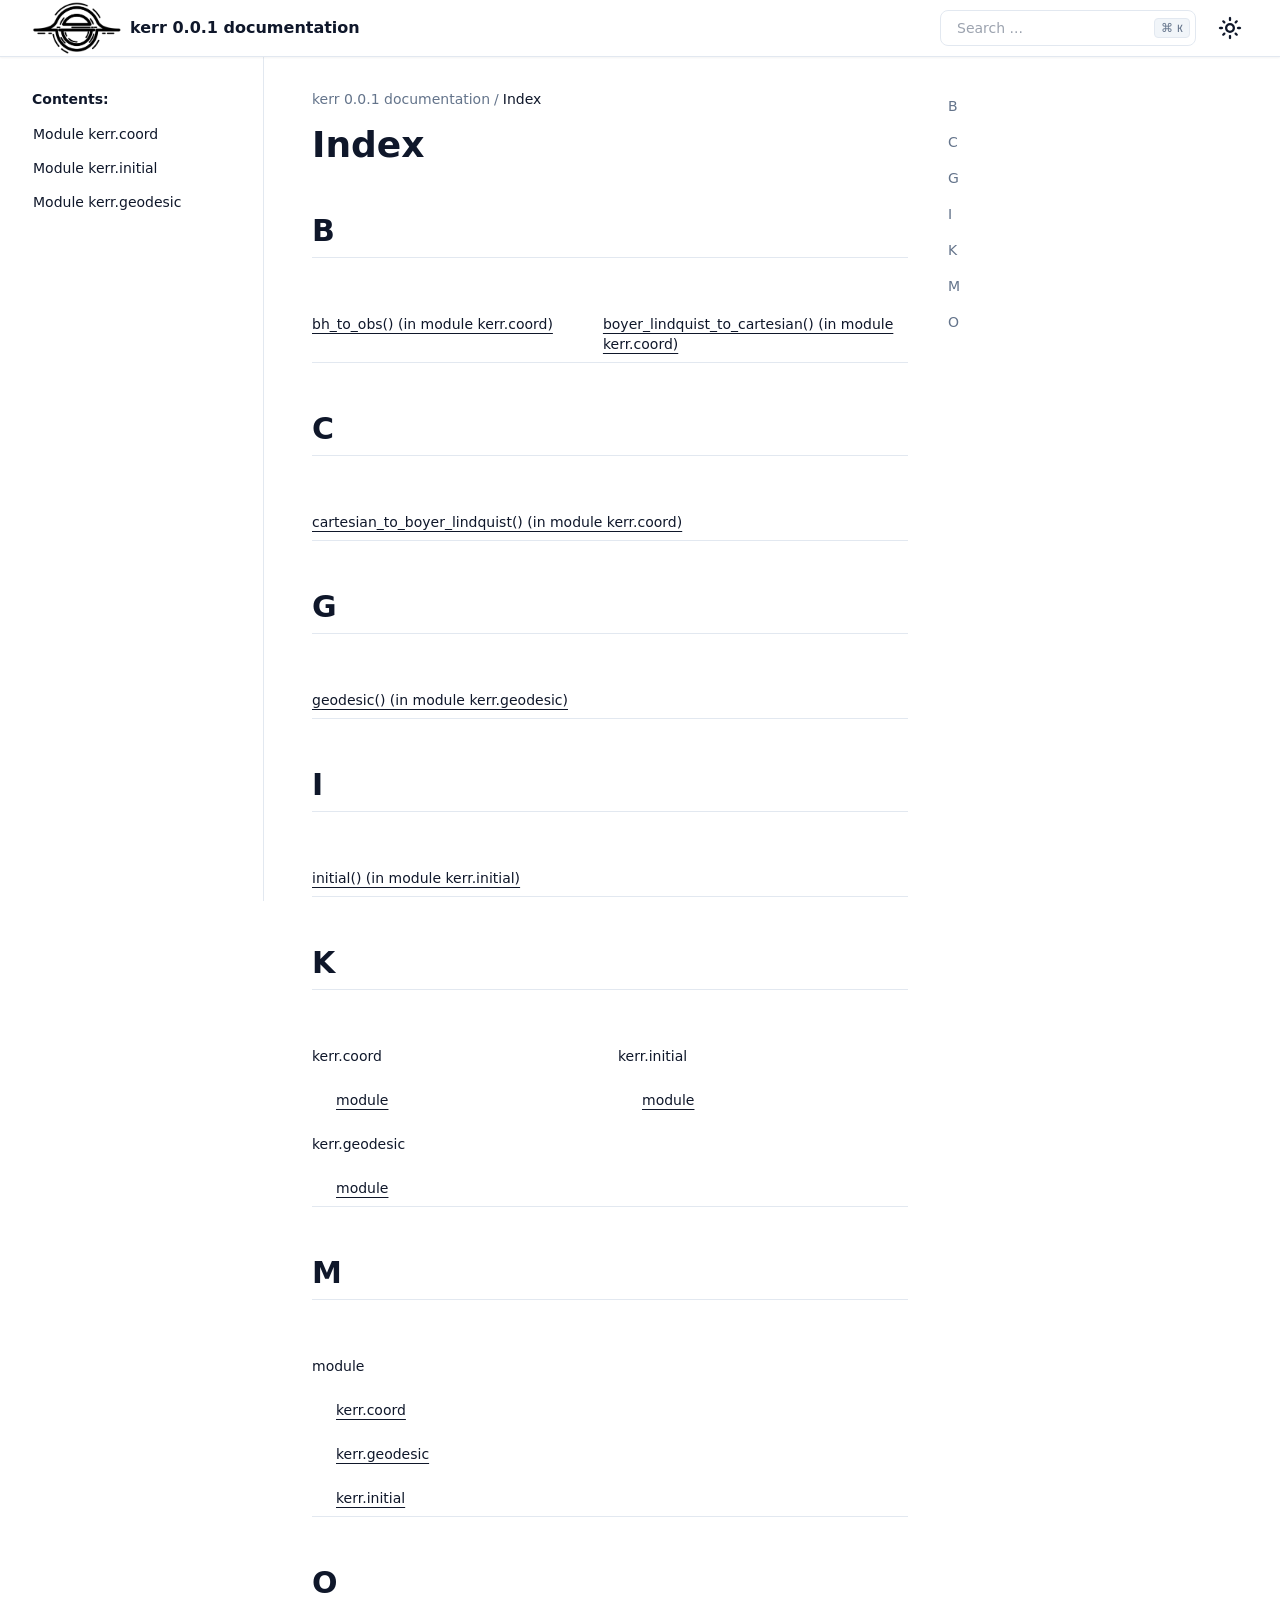
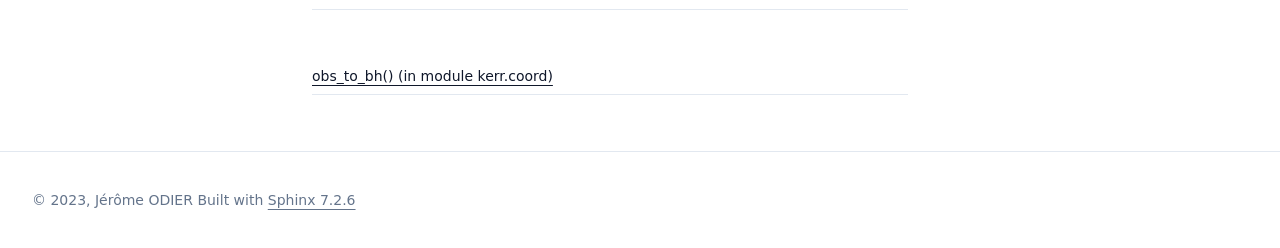
==== commit df0b2777: "update" ====
--- a/docs/genindex.html
+++ b/docs/genindex.html
@@ -199,7 +199,7 @@
 </div><footer class="py-6 border-t border-border md:py-0">
 <div class="container flex flex-col items-center justify-between gap-4 md:h-24 md:flex-row">
 <div class="flex flex-col items-center gap-4 px-8 md:flex-row md:gap-2 md:px-0">
-<p class="text-sm leading-loose text-center text-muted-foreground md:text-left">© 2023, CNRS/LPSC Built with <a class="font-medium underline underline-offset-4" href="https://www.sphinx-doc.org" rel="noreferrer">Sphinx 7.2.6</a></p>
+<p class="text-sm leading-loose text-center text-muted-foreground md:text-left">© 2023, Jérôme ODIER Built with <a class="font-medium underline underline-offset-4" href="https://www.sphinx-doc.org" rel="noreferrer">Sphinx 7.2.6</a></p>
 </div>
 </div>
 </footer>
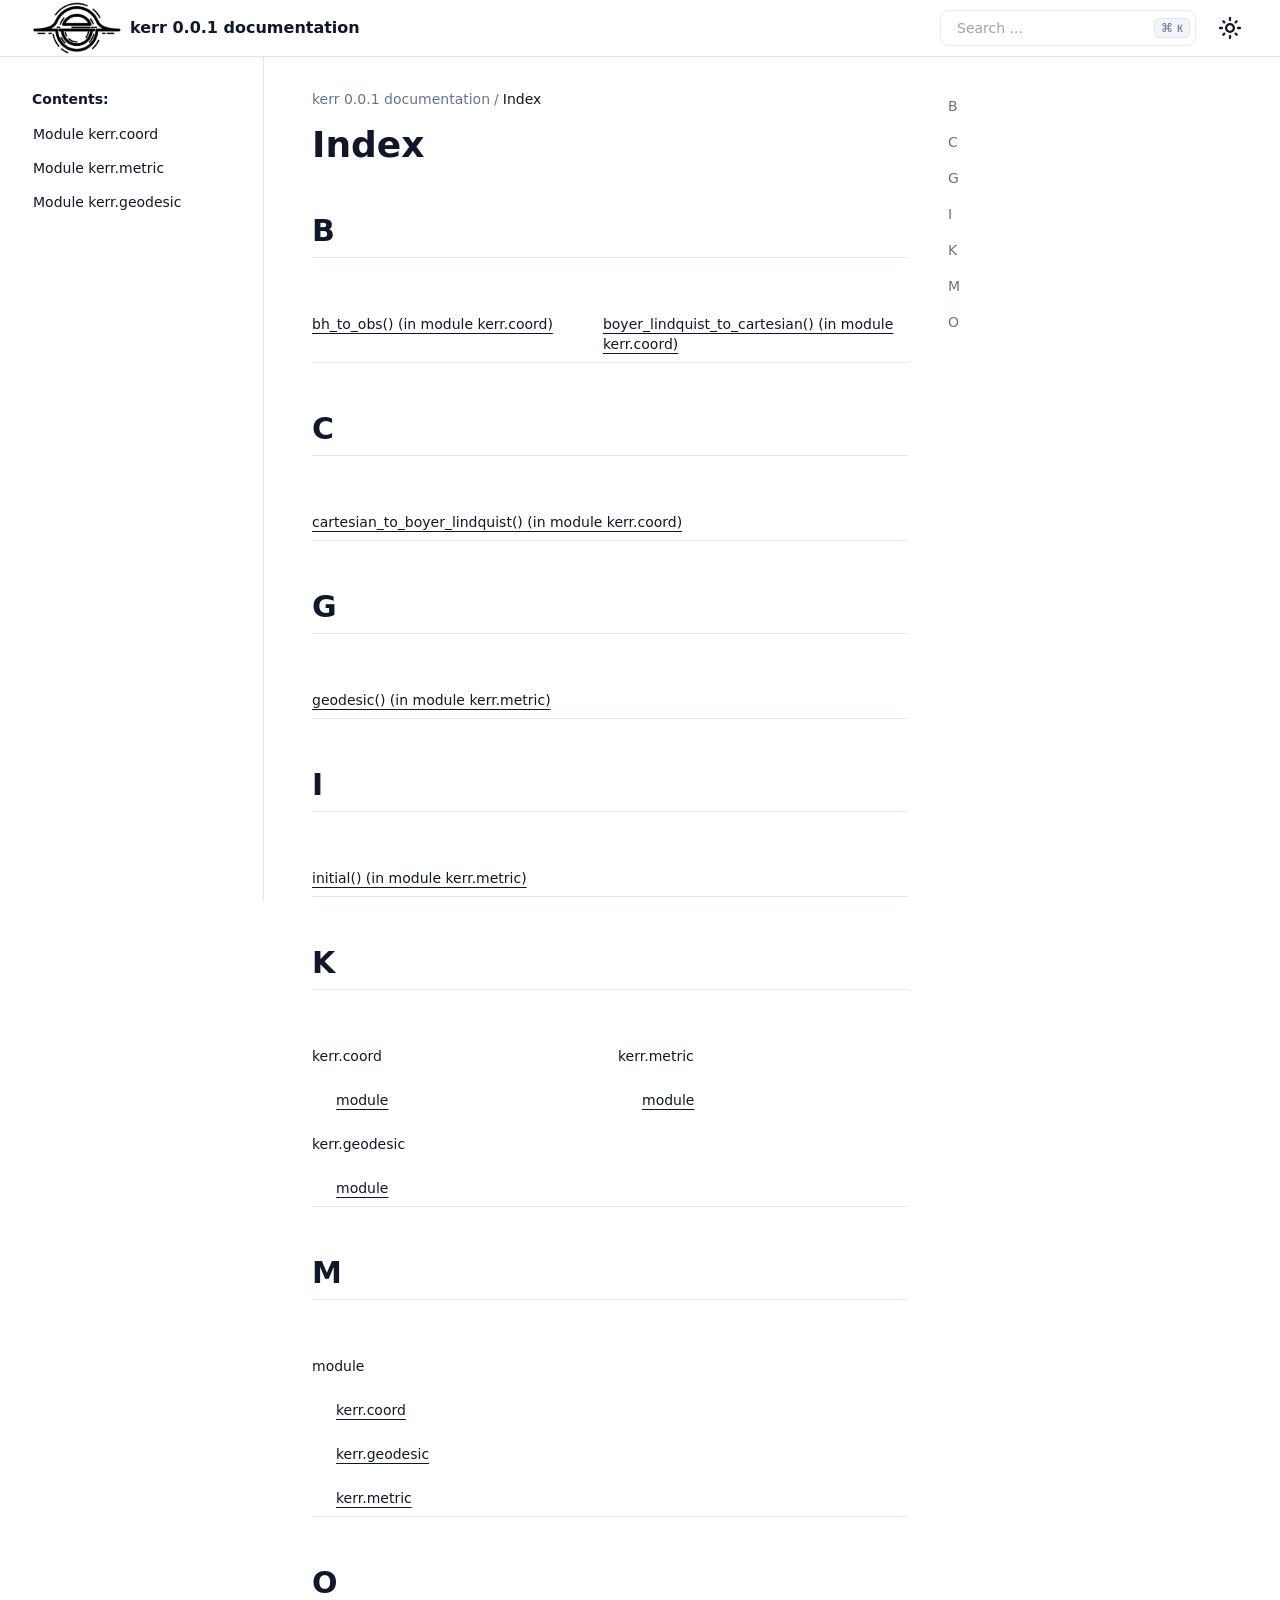
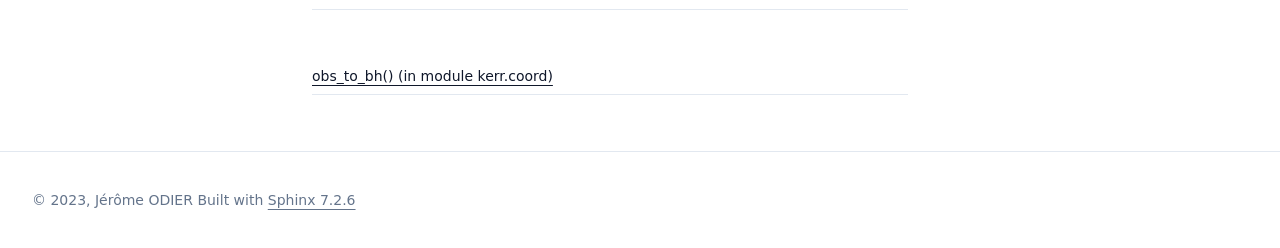
==== commit 192d93e3: "update" ====
--- a/docs/genindex.html
+++ b/docs/genindex.html
@@ -73,7 +73,7 @@
 <p class="caption" role="heading"><span class="caption-text">Contents:</span></p>
 <ul>
 <li class="toctree-l1"><a class="reference internal" href="kerr_coord.html">Module kerr.coord</a></li>
-<li class="toctree-l1"><a class="reference internal" href="kerr_initial.html">Module kerr.initial</a></li>
+<li class="toctree-l1"><a class="reference internal" href="kerr_metric.html">Module kerr.metric</a></li>
 <li class="toctree-l1"><a class="reference internal" href="kerr_geodesic.html">Module kerr.geodesic</a></li>
 </ul>
 </nav>
@@ -121,7 +121,7 @@
 <h2 id="G">G</h2>
 <table class="indextable genindextable" style="width: 100%"><tr>
 <td style="width: 33%; vertical-align: top;"><ul style="margin-left:0;list-style-type:none">
-<li><a href="kerr_geodesic.html#kerr.geodesic.geodesic">geodesic() (in module kerr.geodesic)</a>
+<li><a href="kerr_metric.html#kerr.metric.geodesic">geodesic() (in module kerr.metric)</a>
 </li>
 </ul></td>
 </tr>
@@ -129,7 +129,7 @@
 <h2 id="I">I</h2>
 <table class="indextable genindextable" style="width: 100%"><tr>
 <td style="width: 33%; vertical-align: top;"><ul style="margin-left:0;list-style-type:none">
-<li><a href="kerr_initial.html#kerr.initial.initial">initial() (in module kerr.initial)</a>
+<li><a href="kerr_metric.html#kerr.metric.initial">initial() (in module kerr.metric)</a>
 </li>
 </ul></td>
 </tr>
@@ -154,10 +154,10 @@
 </ul></td>
 <td style="width: 33%; vertical-align: top;"><ul style="margin-left:0;list-style-type:none">
 <li>
-    kerr.initial
-
-      <ul style="list-style-type:none">
-<li><a href="kerr_initial.html#module-kerr.initial">module</a>
+    kerr.metric
+
+      <ul style="list-style-type:none">
+<li><a href="kerr_metric.html#module-kerr.metric">module</a>
 </li>
 </ul></li>
 </ul></td>
@@ -174,7 +174,7 @@
 </li>
 <li><a href="kerr_geodesic.html#module-kerr.geodesic">kerr.geodesic</a>
 </li>
-<li><a href="kerr_initial.html#module-kerr.initial">kerr.initial</a>
+<li><a href="kerr_metric.html#module-kerr.metric">kerr.metric</a>
 </li>
 </ul></li>
 </ul></td>
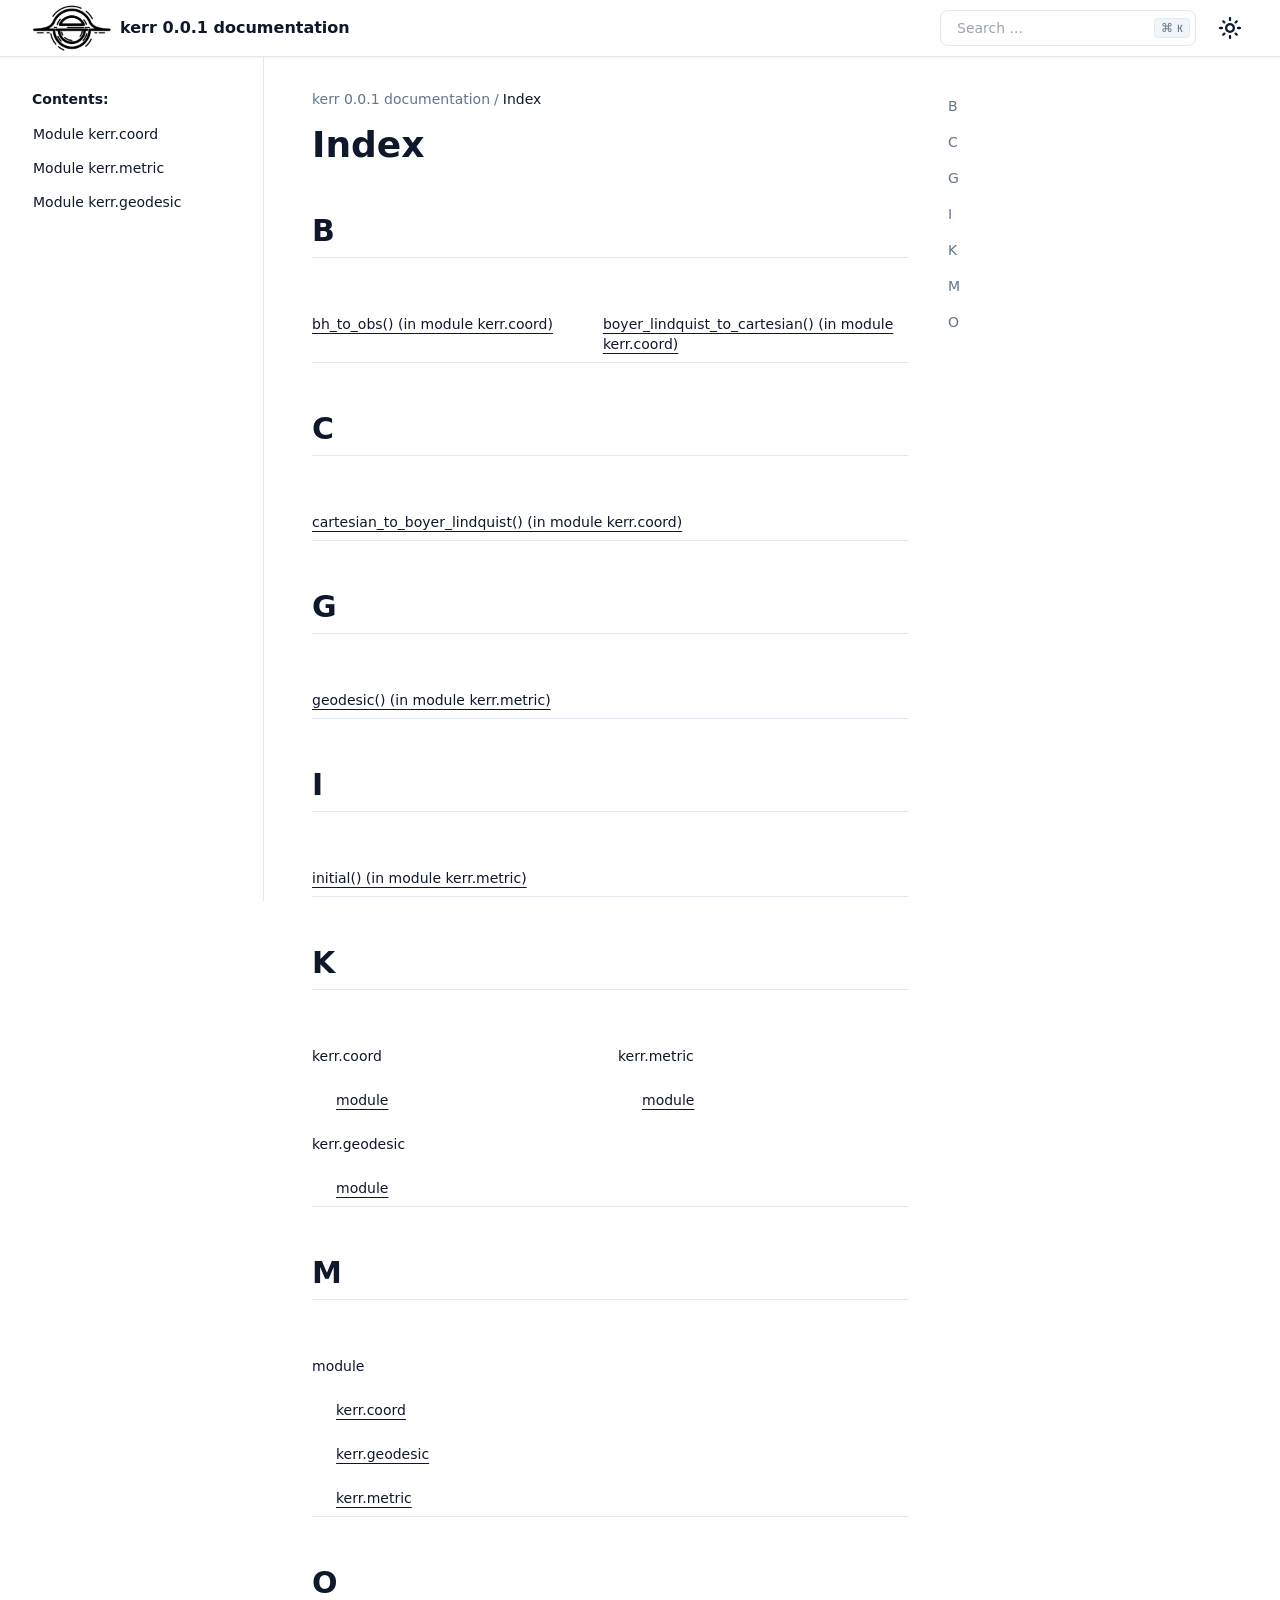
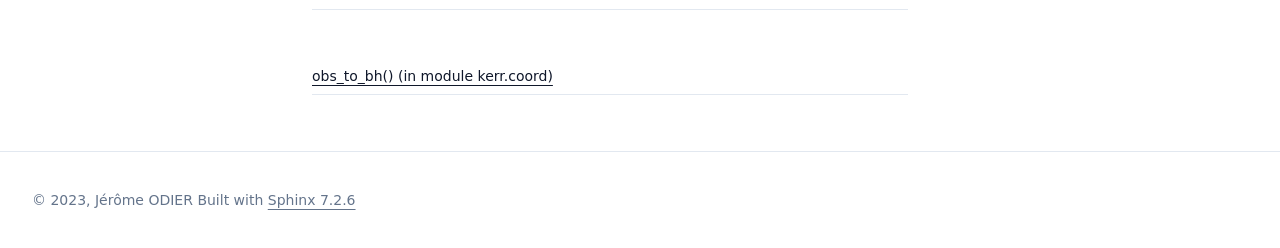
==== commit 093e79d6: "update" ====
--- a/docs/genindex.html
+++ b/docs/genindex.html
@@ -11,7 +11,7 @@
 <meta content="Index | kerr 0.0.1 documentation" name="twitter:title"/>
 <link href="_static/pygments.css?v=8d216cef" rel="stylesheet" type="text/css"/>
 <link href="_static/theme.css?v=1c6a6288" rel="stylesheet" type="text/css"/>
-<link href="_static/custom.css?v=ea830958" rel="stylesheet" type="text/css"/>
+<link href="_static/custom.css?v=e30c7f1e" rel="stylesheet" type="text/css"/>
 <link href="search.html" rel="search" title="Search"/>
 <link href="#" rel="index" title="Index"/>
 <script>
--- a/docs/_static/custom.css
+++ b/docs/_static/custom.css
@@ -1,7 +1,7 @@
 /*--------------------------------------------------------------------------------------------------------------------*/
 
 img[alt="Logo"] {
-    width: 90px !important;
+    width: 80px !important;
 }
 
 /*--------------------------------------------------------------------------------------------------------------------*/
